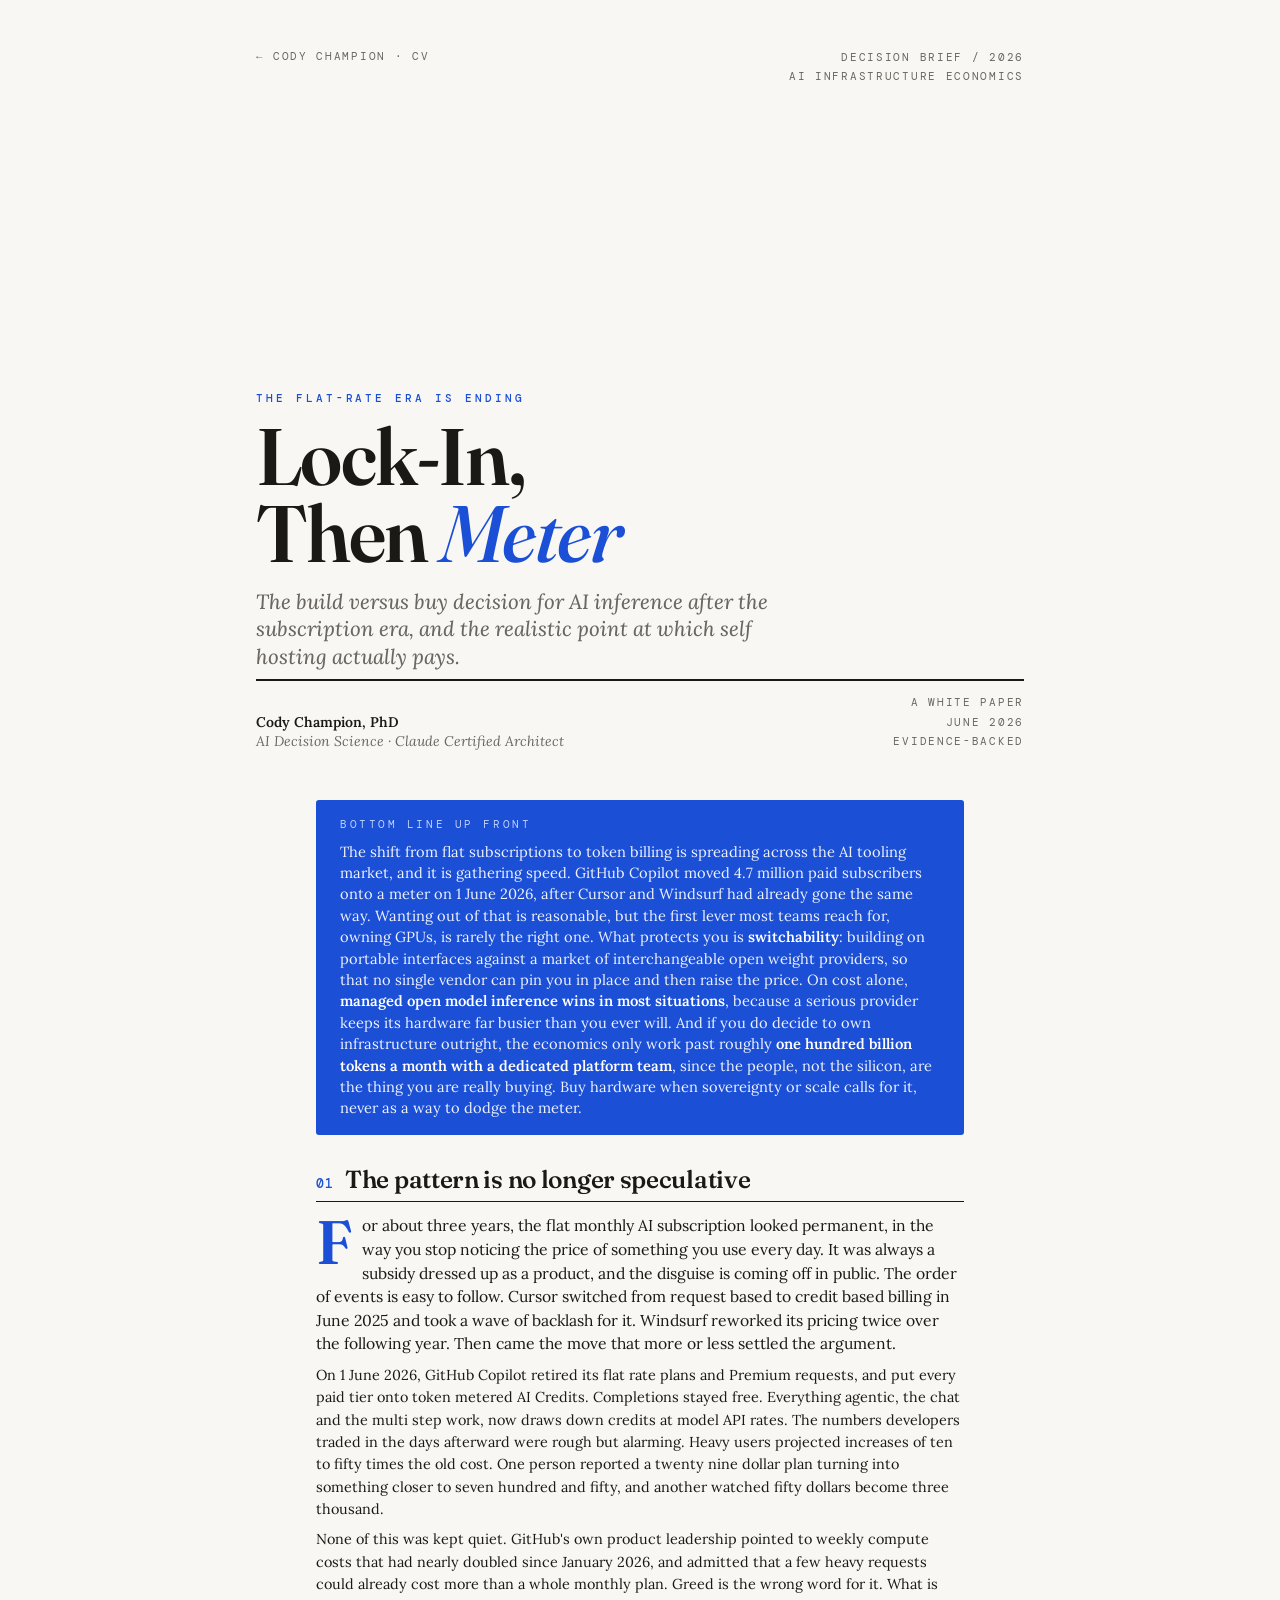
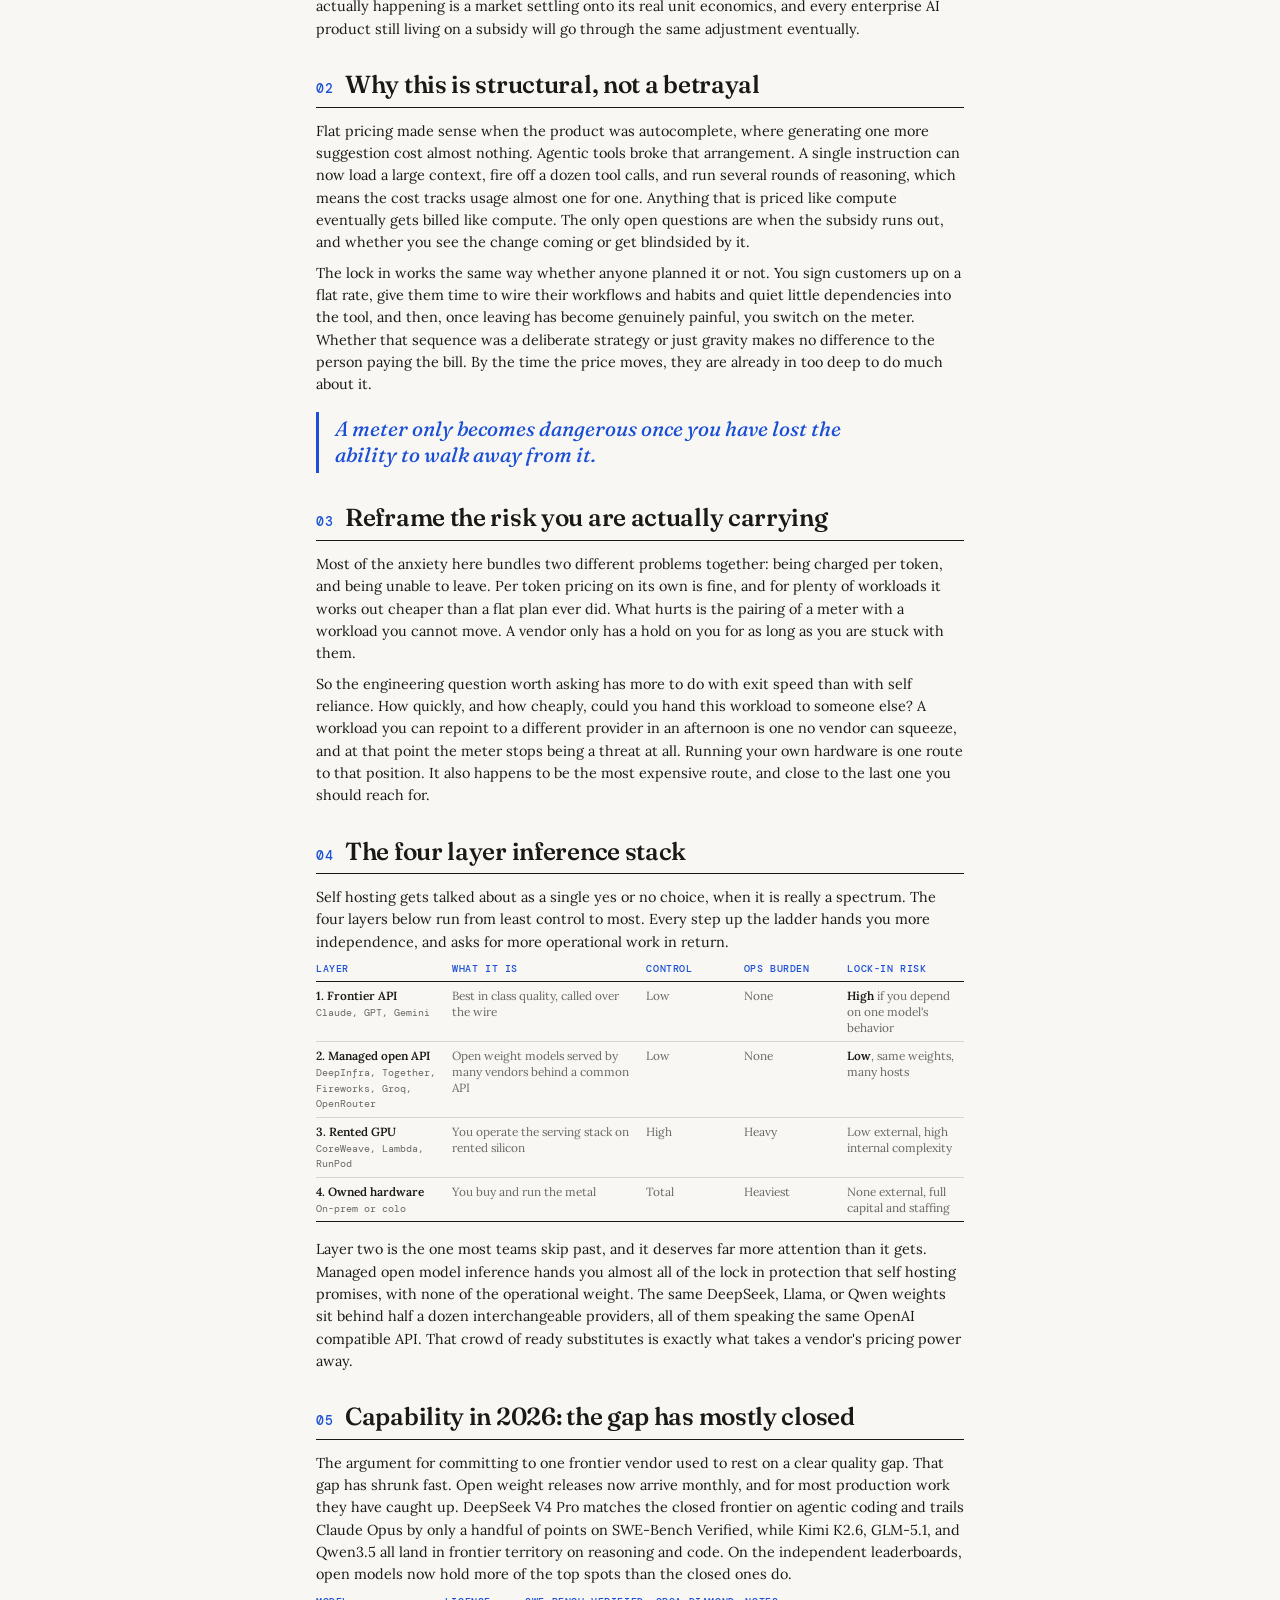
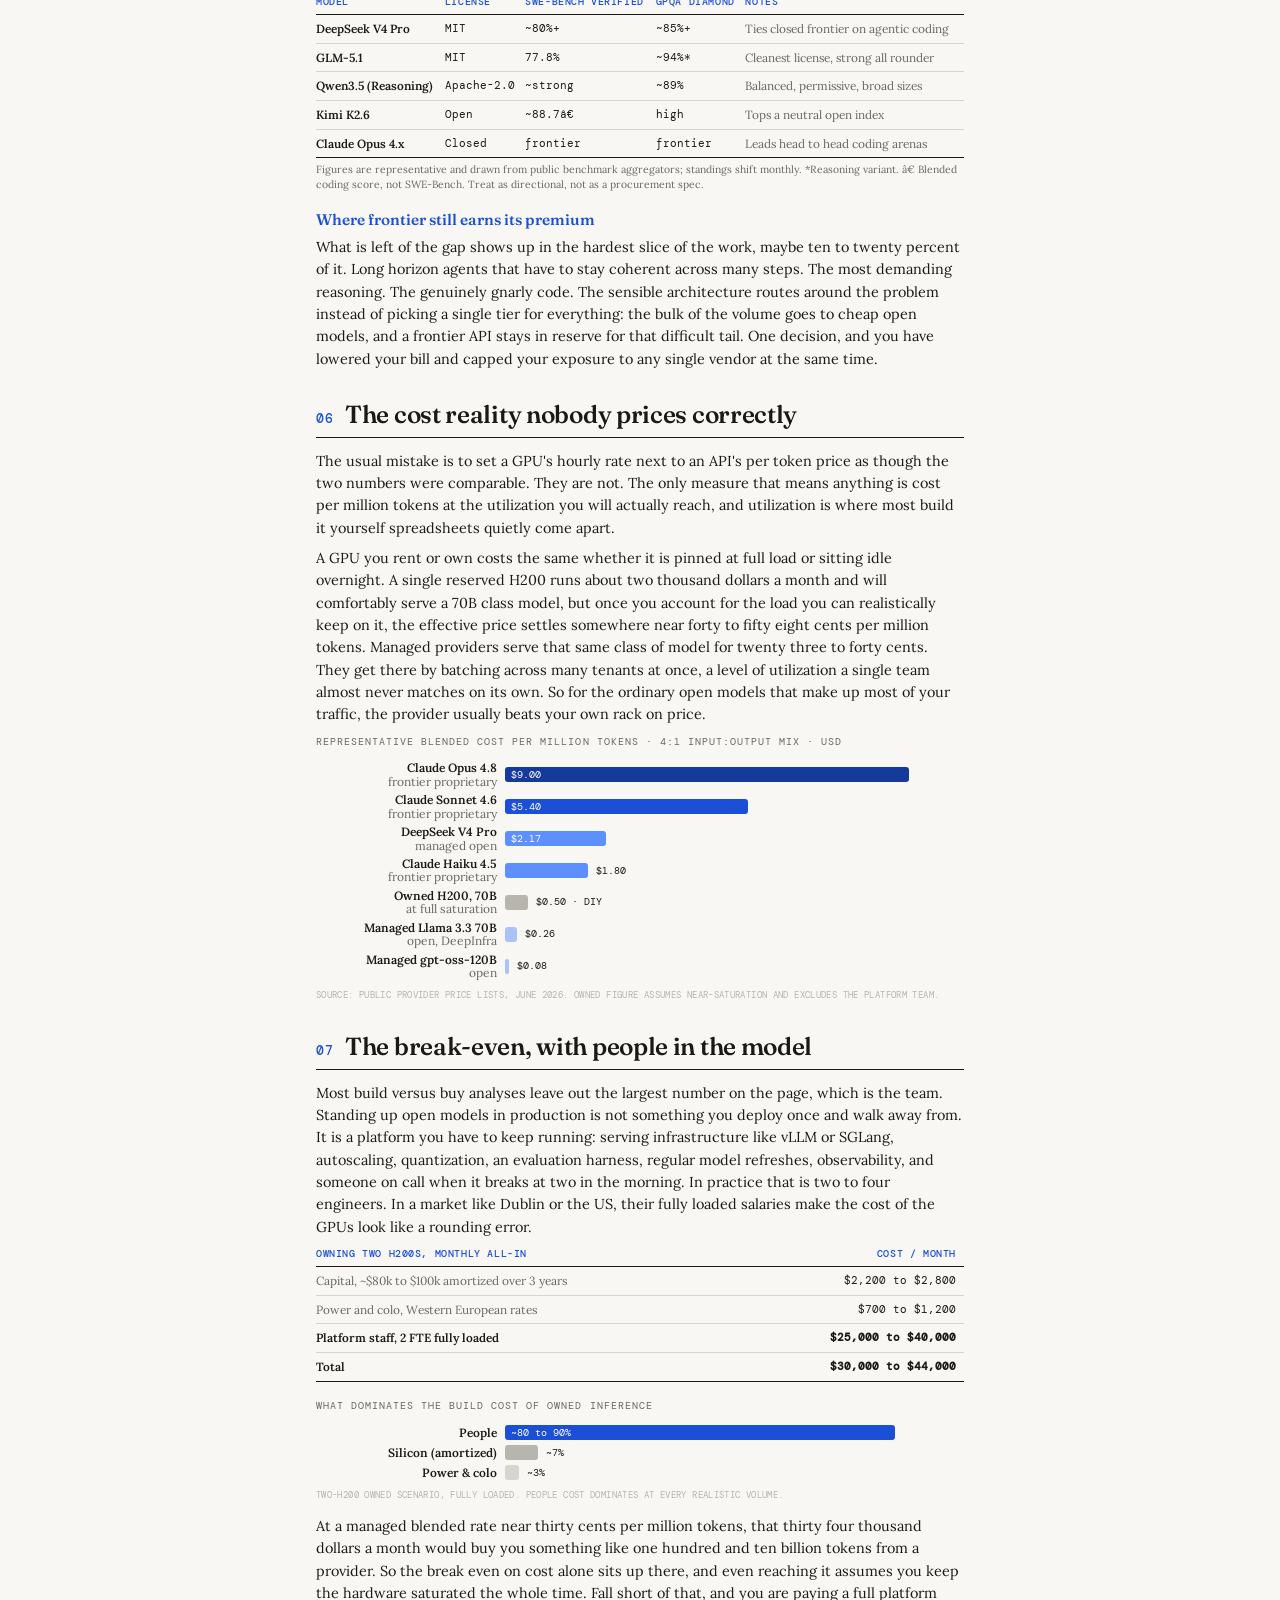
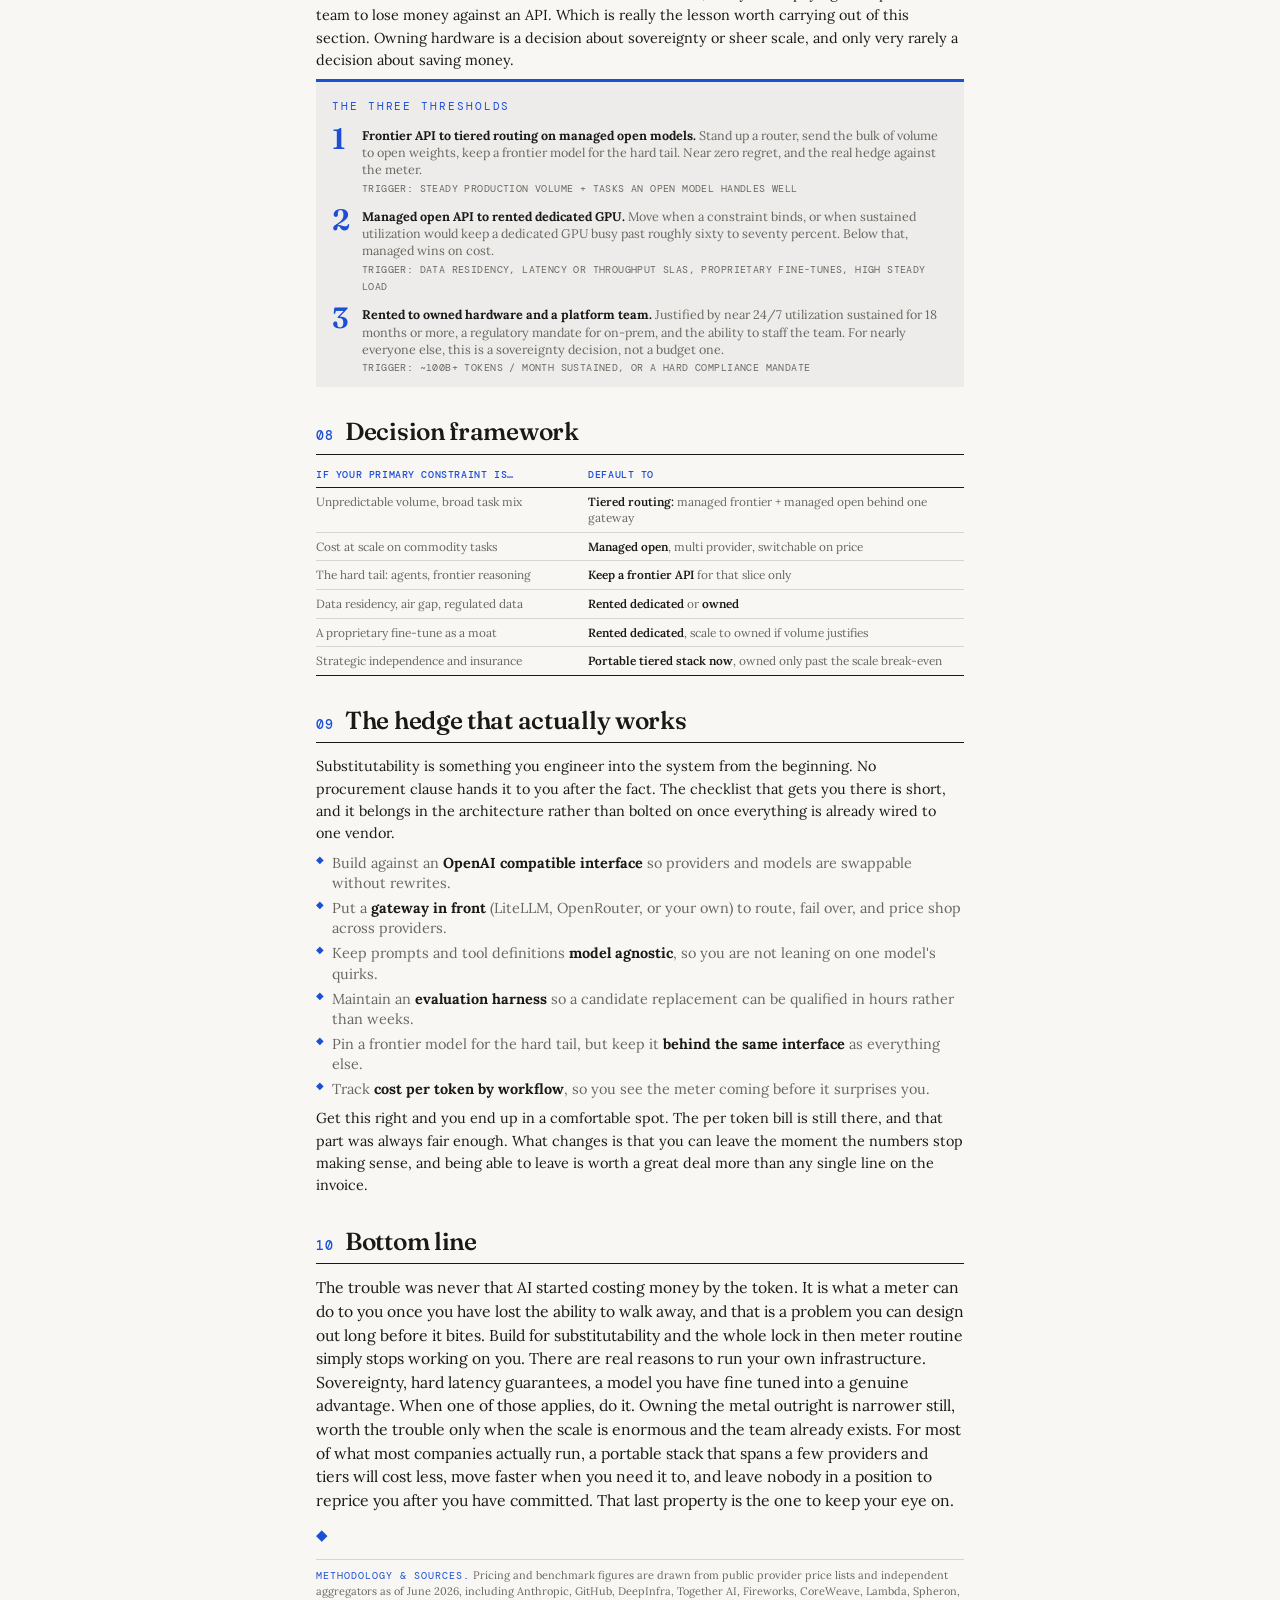
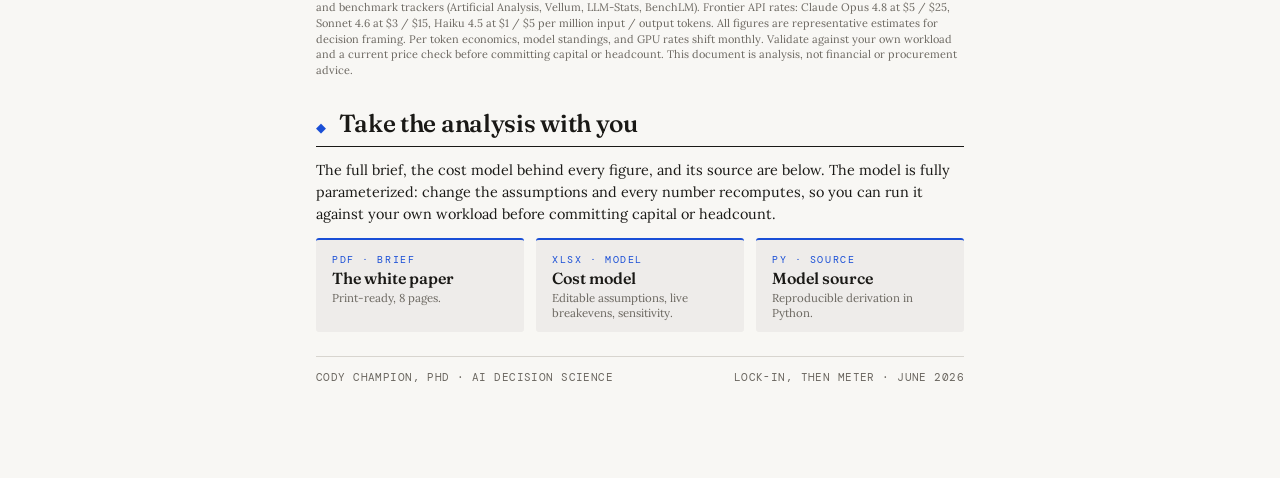
==== lock-in-then-meter/index.html @ 97ab6697 "feat(cv): add Lock-In-Then-Meter brief + reframe NSF to architect-level Add the 'Lock-In, Then Meter" ====
﻿<!DOCTYPE html><html lang="en" data-mode="signal"><head><meta charset="utf-8">
<title>Lock-In, Then Meter &middot; Cody Champion</title>
<meta name="viewport" content="width=device-width, initial-scale=1"><meta name="author" content="Cody Champion"><meta name="description" content="Build versus buy for AI inference after the flat-rate era: where self hosting actually pays. A decision brief by Cody Champion."><meta property="og:title" content="Lock-In, Then Meter"><meta property="og:description" content="The build versus buy decision for AI inference after the subscription era, and the realistic point at which self hosting actually pays."><meta property="og:type" content="article"><meta property="og:url" content="https://codychampion.bitsandbeakers.com/lock-in-then-meter/"><link rel="icon" type="image/png" href="[data-uri]">
<link rel="preconnect" href="https://fonts.googleapis.com">
<link rel="preconnect" href="https://fonts.gstatic.com" crossorigin>
<link href="https://fonts.googleapis.com/css2?family=Fraunces:ital,opsz,wght@0,9..144,400..600;1,9..144,400..600&family=Lora:ital,wght@0,400..600;1,400..600&family=DM+Mono:wght@400;500&display=swap" rel="stylesheet">

<style>
:root{
  --t-xs:10px;--t-sm:12px;--t-base:16px;--t-md:20px;--t-lg:25px;--t-xl:31px;--t-2xl:39px;--t-3xl:49px;--t-4xl:64px;
  --s-1:4px;--s-2:8px;--s-3:12px;--s-4:16px;--s-6:24px;--s-8:32px;--s-12:48px;--s-16:64px;--s-24:96px;
  --r-sm:3px;--r-md:6px;
  --c-bg:#f8f7f4;--c-bg-subtle:#eeecea;--c-bg-raised:#ffffff;
  --c-border:#d8d5cf;--c-border-strong:#9c9890;
  --c-text:#1a1916;--c-text-subtle:#6b6760;--c-text-disabled:#b8b4ae;
  --c-accent:#1a4fd6;--c-accent-subtle:#eef2fc;--c-accent-text:#ffffff;
  --c-success:#1a7f4b;--c-warning:#a15f00;--c-danger:#c8342e;
  --font-display:'Fraunces',Georgia,'Times New Roman',serif;
  --font-body:'Lora',Georgia,serif;
  --font-mono:'DM Mono',ui-monospace,'SF Mono',monospace;
  --lh-body:1.55;--lh-display:1.05;
  /* cost ramp: single-hue by magnitude (Tufte). neutral marks the DIY category. */
  --ramp-1:#16399c;--ramp-2:#1a4fd6;--ramp-3:#5d8fff;--ramp-4:#aac2f5;--ramp-n:#b8b4ae;
}
*,*::before,*::after{box-sizing:border-box;}
.mono{font-family:var(--font-mono);}
.disp{font-family:var(--font-display);}

body{margin:0;background:var(--c-bg);color:var(--c-text);
  font-family:var(--font-body);font-size:10.8pt;line-height:var(--lh-body);
  font-feature-settings:"kern","liga","calt","onum";
  -webkit-font-smoothing:antialiased;-moz-osx-font-smoothing:grayscale;}

/* crest as recolorable mask (per system) */
.crest{display:inline-block;background-color:var(--c-accent);
  -webkit-mask:url('[data-uri]') center/contain no-repeat; mask:url('[data-uri]') center/contain no-repeat;}
.crest--ink{background-color:var(--c-text);}
.crest--paper{background-color:var(--c-bg);}

/* eyebrow / mode-chip register */
.eyebrow{font-family:var(--font-mono);font-size:8.5pt;letter-spacing:.26em;
  text-transform:uppercase;color:var(--c-accent);font-weight:500;}
.kv{font-family:var(--font-mono);font-size:8pt;letter-spacing:.16em;
  text-transform:uppercase;color:var(--c-text-subtle);}

/* ===== COVER ===== */
.cover{position:relative;background:var(--c-bg);display:flex;flex-direction:column;overflow:hidden;}
.cover-top{display:flex;justify-content:space-between;align-items:flex-start;position:relative;z-index:2;}
.cover-top .crest{width:34px;height:39px;}
.cover-spine{position:absolute;top:0;right:0;height:100%;display:flex;align-items:center;
  justify-content:center;writing-mode:vertical-rl;text-orientation:mixed;
  font-family:var(--font-mono);font-size:7.6pt;letter-spacing:.42em;text-transform:uppercase;
  color:var(--c-text-disabled);padding:0;}
.cover-mid{margin-top:auto;position:relative;z-index:2;}
.cover h1{font-family:var(--font-display);font-weight:600;font-size:60pt;line-height:.96;
  letter-spacing:-.02em;margin:10px 0 0 0;color:var(--c-text);max-width:16ch;}
.cover h1 em{font-style:italic;font-weight:500;color:var(--c-accent);}
.cover .sub{font-family:var(--font-body);font-style:italic;font-weight:450;font-size:15.5pt;
  line-height:1.34;color:var(--c-text-subtle);max-width:46ch;margin-top:var(--s-4);}
.cover-foot{position:relative;z-index:2;display:flex;justify-content:space-between;align-items:flex-end;
  border-top:2px solid var(--c-text);padding-top:var(--s-3);}
.wordmark{font-family:var(--font-display);font-weight:600;letter-spacing:.05em;font-size:15pt;color:var(--c-text);}
.byline{margin-top:var(--s-2);font-size:10.5pt;line-height:1.4;}
.byline strong{font-weight:600;}
.byline .sm{color:var(--c-text-subtle);font-style:italic;}
.cover-tag{text-align:right;line-height:1.85;}

/* ===== FLOW ===== */
.sheet{background:var(--c-bg);}
section{margin-bottom:var(--s-3);}
.sec-head{display:grid;grid-template-columns:auto 1fr;align-items:baseline;gap:var(--s-3);
  margin:var(--s-8) 0 var(--s-3) 0;border-bottom:1.5px solid var(--c-text);padding-bottom:var(--s-2);break-after:avoid;}
.sec-num{font-family:var(--font-mono);font-size:9.5pt;font-weight:500;color:var(--c-accent);letter-spacing:.04em;}
.sec-head h2{font-family:var(--font-display);font-weight:560;font-size:18.5pt;line-height:1.04;
  letter-spacing:-.012em;margin:0;color:var(--c-text);}
h3{font-family:var(--font-display);font-weight:560;font-size:11.5pt;margin:var(--s-4) 0 var(--s-1) 0;color:var(--c-accent);}
p{margin:0 0 var(--s-2) 0;}
p.lead{font-size:11.8pt;line-height:1.5;color:var(--c-text);}
strong{font-weight:600;color:var(--c-text);}
em{font-style:italic;}
.drop::first-letter{font-family:var(--font-display);font-weight:600;float:left;font-size:46pt;
  line-height:.74;padding:6px 10px 0 0;color:var(--c-accent);}

/* BLUF â€” the one striking element on the page: a solid signal-blue field */
.bluf{background:var(--c-accent);color:var(--c-accent-text);padding:var(--s-4) var(--s-6) var(--s-4) var(--s-6);
  border-radius:var(--r-sm);margin:0 0 var(--s-2) 0;}
.bluf .tag{display:flex;align-items:center;gap:var(--s-2);font-family:var(--font-mono);font-size:8pt;
  letter-spacing:.24em;text-transform:uppercase;color:#bcd0ff;margin-bottom:var(--s-2);}
.bluf .tag .crest{width:13px;height:15px;background-color:#bcd0ff;}
.bluf p{font-family:var(--font-body);font-size:11pt;line-height:1.46;margin:0;color:#eef2fc;max-width:none;}
.bluf strong{color:#fff;font-weight:600;}

/* tables â€” hairlines, data-ink, no card chrome */
.tbl-wrap{margin:var(--s-2) 0 var(--s-4) 0;}
table{width:100%;border-collapse:collapse;font-size:8.9pt;break-inside:avoid;}
th{font-family:var(--font-mono);font-size:7.4pt;letter-spacing:.06em;text-transform:uppercase;
  text-align:left;color:var(--c-accent);border-bottom:1.5px solid var(--c-text);padding:0 var(--s-2) 5px 0;vertical-align:bottom;font-weight:500;}
td{padding:6px var(--s-2) 6px 0;border-bottom:1px solid var(--c-border);vertical-align:top;line-height:1.32;color:var(--c-text-subtle);}
td strong{color:var(--c-text);}
td.num{font-family:var(--font-mono);font-size:8.4pt;white-space:nowrap;color:var(--c-text);}
tr:last-child td{border-bottom:1.5px solid var(--c-text);}
.tw{table-layout:fixed;}
.subnote{font-size:7.8pt;color:var(--c-text-subtle);margin-top:5px;line-height:1.4;max-width:none;}

/* viz â€” editorial, single-hue ramp, direct value labels, source line subtle */
.viz{margin:var(--s-2) 0 var(--s-3) 0;break-inside:avoid;}
.viz-title{font-family:var(--font-mono);font-size:7.6pt;letter-spacing:.1em;text-transform:uppercase;
  color:var(--c-text-subtle);margin-bottom:var(--s-3);}
.bar-row{display:grid;grid-template-columns:48mm 1fr;align-items:center;gap:var(--s-2);margin-bottom:5px;}
.bar-lab{font-size:9pt;color:var(--c-text-subtle);text-align:right;line-height:1.12;}
.bar-lab b{color:var(--c-text);font-weight:600;}
.bar-track{display:flex;align-items:center;gap:var(--s-2);height:15px;}
.bar{height:15px;border-radius:var(--r-sm);display:flex;align-items:center;flex:0 0 auto;}
.bar .inlbl{font-family:var(--font-mono);font-size:7.6pt;color:#fff;padding-left:6px;white-space:nowrap;}
.barval{font-family:var(--font-mono);font-size:7.6pt;color:var(--c-text);white-space:nowrap;flex:0 0 auto;}
.src{font-family:var(--font-mono);font-size:7pt;letter-spacing:.04em;color:var(--c-text-disabled);margin-top:var(--s-2);text-transform:uppercase;}

/* three thresholds â€” bg-subtle field + top accent rule, no box chrome */
.frame{background:var(--c-bg-subtle);border-top:3px solid var(--c-accent);padding:var(--s-4) var(--s-4) var(--s-3) var(--s-4);
  margin:var(--s-2) 0 var(--s-3) 0;break-inside:avoid;}
.frame .ft{font-family:var(--font-mono);font-size:8pt;letter-spacing:.18em;text-transform:uppercase;
  color:var(--c-accent);margin-bottom:var(--s-3);}
.thresh{display:grid;grid-template-columns:auto 1fr;gap:var(--s-3) var(--s-3);align-items:start;}
.thresh .tn{font-family:var(--font-display);font-weight:600;font-size:22pt;color:var(--c-accent);line-height:.8;}
.thresh .td2{font-size:9.4pt;line-height:1.38;color:var(--c-text-subtle);max-width:none;}
.thresh .td2 b{color:var(--c-text);}
.thresh .trig{font-family:var(--font-mono);font-size:7.6pt;color:var(--c-text-subtle);
  text-transform:uppercase;letter-spacing:.04em;}

.pull{font-family:var(--font-display);font-style:italic;font-weight:450;font-size:15.5pt;
  line-height:1.3;color:var(--c-accent);border-left:3px solid var(--c-accent);
  padding:var(--s-1) 0 var(--s-1) var(--s-4);margin:var(--s-4) 0;break-inside:avoid;max-width:42ch;}

ul.tight{margin:var(--s-1) 0 var(--s-2) 0;padding-left:0;list-style:none;}
ul.tight li{position:relative;padding-left:var(--s-4);margin-bottom:5px;line-height:1.4;color:var(--c-text-subtle);}
ul.tight li::before{content:"\25C6";position:absolute;left:0;top:0;color:var(--c-accent);font-size:7.5pt;}
ul.tight li b{color:var(--c-text);}

.endmark{font-size:11pt;color:var(--c-accent);margin-top:var(--s-3);}
.note{font-size:8.2pt;line-height:1.45;color:var(--c-text-subtle);border-top:1px solid var(--c-border);
  padding-top:var(--s-2);margin-top:var(--s-3);max-width:none;}
.note .lbl{font-family:var(--font-mono);font-size:7.4pt;letter-spacing:.1em;color:var(--c-accent);text-transform:uppercase;}
.avoid{break-inside:avoid;}
.downloads{display:grid;grid-template-columns:repeat(3,1fr);gap:var(--s-3);margin-top:var(--s-3);}
.dl{display:flex;flex-direction:column;gap:3px;padding:var(--s-3) var(--s-4);background:var(--c-bg-subtle);
  border-top:2px solid var(--c-accent);border-radius:var(--r-sm);text-decoration:none;color:var(--c-text);
  transition:background .15s ease,transform .15s ease;}
.dl:hover{background:#e7e3db;transform:translateY(-1px);}
.dl-k{font-family:var(--font-mono);font-size:7.4pt;letter-spacing:.16em;text-transform:uppercase;color:var(--c-accent);}
.dl-t{font-family:var(--font-display);font-weight:560;font-size:12pt;line-height:1.1;color:var(--c-text);}
.dl-d{font-size:8.6pt;color:var(--c-text-subtle);line-height:1.3;}
.sitefoot{display:flex;justify-content:space-between;align-items:center;flex-wrap:wrap;gap:8px;
  border-top:1px solid var(--c-border);margin-top:var(--s-6);padding-top:var(--s-3);
  font-family:var(--font-mono);font-size:8pt;letter-spacing:.04em;color:var(--c-text-subtle);text-transform:uppercase;}
.sitefoot a{color:var(--c-accent);text-decoration:none;}
@media (prefers-reduced-motion:reduce){*{animation:none!important;transition:none!important;}}

html{scroll-behavior:smooth;}
body{padding:0;}
.cover{max-width:880px;margin:0 auto;min-height:88vh;padding:48px 56px 40px 56px;}
.cover-spine{display:none;}
.sheet{max-width:760px;margin:0 auto;padding:8px 56px 80px 56px;}
.frame, .bluf{max-width:none;}
img,svg{max-width:100%;}
@media (max-width:720px){
  .cover{padding:40px 32px 32px 32px;min-height:0;}
  .cover h1{font-size:46pt;}
  .cover .sub{font-size:14pt;}
  .sheet{padding:8px 32px 64px 32px;}
  .sec-head h2{font-size:16.5pt;}
  .tbl-wrap{overflow-x:auto;-webkit-overflow-scrolling:touch;}
  table{min-width:560px;}
}
@media (max-width:480px){
  .cover{padding:32px 20px 24px 20px;}
  .cover h1{font-size:36pt;max-width:none;}
  .cover .sub{font-size:12.5pt;}
  .cover-foot{flex-direction:column;align-items:flex-start;gap:14px;}
  .cover-tag{text-align:left;}
  .sheet{padding:8px 20px 56px 20px;}
  .bluf{padding:20px 20px;}
  .bar-row{grid-template-columns:1fr;gap:3px;margin-bottom:12px;}
  .bar-lab{text-align:left;}
  .drop::first-letter{font-size:40pt;}
  .downloads{grid-template-columns:1fr;}
}
@media (max-width:360px){
  .cover{padding:24px 14px 20px 14px;}
  .sheet{padding:8px 14px 48px 14px;}
  .cover h1{font-size:31pt;}
}
</style></head>
<body>
<div class="cover">
  <div class="cover-spine">Champion &middot; Decision Brief &middot; MMXXVI</div>
  <div class="cover-top">
    <a href="https://codychampion.bitsandbeakers.com/" class="kv" style="text-decoration:none;">&#x2190; Cody Champion &middot; CV</a>
    <div class="kv" style="text-align:right;line-height:1.8">Decision Brief / 2026<br>AI Infrastructure Economics</div>
  </div>
  <div class="cover-mid">
    <span class="eyebrow">The flat-rate era is ending</span>
    <h1>Lock-In,<br>Then <em>Meter</em></h1>
    <p class="sub">The build versus buy decision for AI inference after the subscription era, and the realistic point at which self hosting actually pays.</p>
  </div>
  <div class="cover-foot">
    <div>
      <div class="byline" style="margin-top:0"><strong>Cody Champion, PhD</strong><br><span class="sm">AI Decision Science &middot; Claude Certified Architect</span></div>
    </div>
    <div class="cover-tag kv">A white paper<br>June 2026<br>Evidence-backed</div>
  </div>
</div>

<div class="sheet">

  <div class="bluf">
    <span class="tag">Bottom Line Up Front</span>
    <p>The shift from flat subscriptions to token billing is spreading across the AI tooling market, and it is gathering speed. GitHub Copilot moved 4.7 million paid subscribers onto a meter on 1 June 2026, after Cursor and Windsurf had already gone the same way. Wanting out of that is reasonable, but the first lever most teams reach for, owning GPUs, is rarely the right one. What protects you is <strong>switchability</strong>: building on portable interfaces against a market of interchangeable open weight providers, so that no single vendor can pin you in place and then raise the price. On cost alone, <strong>managed open model inference wins in most situations</strong>, because a serious provider keeps its hardware far busier than you ever will. And if you do decide to own infrastructure outright, the economics only work past roughly <strong>one hundred billion tokens a month with a dedicated platform team</strong>, since the people, not the silicon, are the thing you are really buying. Buy hardware when sovereignty or scale calls for it, never as a way to dodge the meter.</p>
  </div>

  <section>
    <div class="sec-head"><span class="sec-num">01</span><h2>The pattern is no longer speculative</h2></div>
    <p class="lead drop">For about three years, the flat monthly AI subscription looked permanent, in the way you stop noticing the price of something you use every day. It was always a subsidy dressed up as a product, and the disguise is coming off in public. The order of events is easy to follow. Cursor switched from request based to credit based billing in June 2025 and took a wave of backlash for it. Windsurf reworked its pricing twice over the following year. Then came the move that more or less settled the argument.</p>
    <p>On 1 June 2026, GitHub Copilot retired its flat rate plans and Premium requests, and put every paid tier onto token metered AI Credits. Completions stayed free. Everything agentic, the chat and the multi step work, now draws down credits at model API rates. The numbers developers traded in the days afterward were rough but alarming. Heavy users projected increases of ten to fifty times the old cost. One person reported a twenty nine dollar plan turning into something closer to seven hundred and fifty, and another watched fifty dollars become three thousand.</p>
    <p>None of this was kept quiet. GitHub's own product leadership pointed to weekly compute costs that had nearly doubled since January 2026, and admitted that a few heavy requests could already cost more than a whole monthly plan. Greed is the wrong word for it. What is actually happening is a market settling onto its real unit economics, and every enterprise AI product still living on a subsidy will go through the same adjustment eventually.</p>
  </section>

  <section>
    <div class="sec-head"><span class="sec-num">02</span><h2>Why this is structural, not a betrayal</h2></div>
    <p>Flat pricing made sense when the product was autocomplete, where generating one more suggestion cost almost nothing. Agentic tools broke that arrangement. A single instruction can now load a large context, fire off a dozen tool calls, and run several rounds of reasoning, which means the cost tracks usage almost one for one. Anything that is priced like compute eventually gets billed like compute. The only open questions are when the subsidy runs out, and whether you see the change coming or get blindsided by it.</p>
    <p>The lock in works the same way whether anyone planned it or not. You sign customers up on a flat rate, give them time to wire their workflows and habits and quiet little dependencies into the tool, and then, once leaving has become genuinely painful, you switch on the meter. Whether that sequence was a deliberate strategy or just gravity makes no difference to the person paying the bill. By the time the price moves, they are already in too deep to do much about it.</p>
    <div class="pull">A meter only becomes dangerous once you have lost the ability to walk away from it.</div>
  </section>

  <section>
    <div class="sec-head"><span class="sec-num">03</span><h2>Reframe the risk you are actually carrying</h2></div>
    <p>Most of the anxiety here bundles two different problems together: being charged per token, and being unable to leave. Per token pricing on its own is fine, and for plenty of workloads it works out cheaper than a flat plan ever did. What hurts is the pairing of a meter with a workload you cannot move. A vendor only has a hold on you for as long as you are stuck with them.</p>
    <p>So the engineering question worth asking has more to do with exit speed than with self reliance. How quickly, and how cheaply, could you hand this workload to someone else? A workload you can repoint to a different provider in an afternoon is one no vendor can squeeze, and at that point the meter stops being a threat at all. Running your own hardware is one route to that position. It also happens to be the most expensive route, and close to the last one you should reach for.</p>
  </section>

  <section>
    <div class="sec-head"><span class="sec-num">04</span><h2>The four layer inference stack</h2></div>
    <p>Self hosting gets talked about as a single yes or no choice, when it is really a spectrum. The four layers below run from least control to most. Every step up the ladder hands you more independence, and asks for more operational work in return.</p>
    <div class="tbl-wrap"><table class="tw">
      <colgroup><col style="width:21%"><col style="width:30%"><col style="width:15%"><col style="width:16%"><col style="width:18%"></colgroup>
      <thead><tr><th>Layer</th><th>What it is</th><th>Control</th><th>Ops burden</th><th>Lock-in risk</th></tr></thead>
      <tbody>
        <tr><td><strong>1. Frontier API</strong><br><span class="mono" style="font-size:7.2pt;color:var(--c-text-subtle)">Claude, GPT, Gemini</span></td><td>Best in class quality, called over the wire</td><td>Low</td><td>None</td><td><strong>High</strong> if you depend on one model's behavior</td></tr>
        <tr><td><strong>2. Managed open API</strong><br><span class="mono" style="font-size:7.2pt;color:var(--c-text-subtle)">DeepInfra, Together, Fireworks, Groq, OpenRouter</span></td><td>Open weight models served by many vendors behind a common API</td><td>Low</td><td>None</td><td><strong>Low</strong>, same weights, many hosts</td></tr>
        <tr><td><strong>3. Rented GPU</strong><br><span class="mono" style="font-size:7.2pt;color:var(--c-text-subtle)">CoreWeave, Lambda, RunPod</span></td><td>You operate the serving stack on rented silicon</td><td>High</td><td>Heavy</td><td>Low external, high internal complexity</td></tr>
        <tr><td><strong>4. Owned hardware</strong><br><span class="mono" style="font-size:7.2pt;color:var(--c-text-subtle)">On-prem or colo</span></td><td>You buy and run the metal</td><td>Total</td><td>Heaviest</td><td>None external, full capital and staffing</td></tr>
      </tbody>
    </table></div>
    <p>Layer two is the one most teams skip past, and it deserves far more attention than it gets. Managed open model inference hands you almost all of the lock in protection that self hosting promises, with none of the operational weight. The same DeepSeek, Llama, or Qwen weights sit behind half a dozen interchangeable providers, all of them speaking the same OpenAI compatible API. That crowd of ready substitutes is exactly what takes a vendor's pricing power away.</p>
  </section>

  <section>
    <div class="sec-head"><span class="sec-num">05</span><h2>Capability in 2026: the gap has mostly closed</h2></div>
    <p>The argument for committing to one frontier vendor used to rest on a clear quality gap. That gap has shrunk fast. Open weight releases now arrive monthly, and for most production work they have caught up. DeepSeek V4 Pro matches the closed frontier on agentic coding and trails Claude Opus by only a handful of points on SWE-Bench Verified, while Kimi K2.6, GLM-5.1, and Qwen3.5 all land in frontier territory on reasoning and code. On the independent leaderboards, open models now hold more of the top spots than the closed ones do.</p>
    <div class="tbl-wrap"><table>
      <thead><tr><th>Model</th><th>License</th><th>SWE-Bench Verified</th><th>GPQA Diamond</th><th>Notes</th></tr></thead>
      <tbody>
        <tr><td><strong>DeepSeek V4 Pro</strong></td><td class="num">MIT</td><td class="num">~80%+</td><td class="num">~85%+</td><td>Ties closed frontier on agentic coding</td></tr>
        <tr><td><strong>GLM-5.1</strong></td><td class="num">MIT</td><td class="num">77.8%</td><td class="num">~94%*</td><td>Cleanest license, strong all rounder</td></tr>
        <tr><td><strong>Qwen3.5 (Reasoning)</strong></td><td class="num">Apache-2.0</td><td class="num">~strong</td><td class="num">~89%</td><td>Balanced, permissive, broad sizes</td></tr>
        <tr><td><strong>Kimi K2.6</strong></td><td class="num">Open</td><td class="num">~88.7â€ </td><td class="num">high</td><td>Tops a neutral open index</td></tr>
        <tr><td style="color:var(--c-accent)"><strong>Claude Opus 4.x</strong></td><td class="num">Closed</td><td class="num">frontier</td><td class="num">frontier</td><td>Leads head to head coding arenas</td></tr>
      </tbody>
    </table>
    <p class="subnote">Figures are representative and drawn from public benchmark aggregators; standings shift monthly. *Reasoning variant. â€ Blended coding score, not SWE-Bench. Treat as directional, not as a procurement spec.</p></div>
    <h3>Where frontier still earns its premium</h3>
    <p>What is left of the gap shows up in the hardest slice of the work, maybe ten to twenty percent of it. Long horizon agents that have to stay coherent across many steps. The most demanding reasoning. The genuinely gnarly code. The sensible architecture routes around the problem instead of picking a single tier for everything: the bulk of the volume goes to cheap open models, and a frontier API stays in reserve for that difficult tail. One decision, and you have lowered your bill and capped your exposure to any single vendor at the same time.</p>
  </section>

  <section>
    <div class="sec-head"><span class="sec-num">06</span><h2>The cost reality nobody prices correctly</h2></div>
    <p>The usual mistake is to set a GPU's hourly rate next to an API's per token price as though the two numbers were comparable. They are not. The only measure that means anything is cost per million tokens at the utilization you will actually reach, and utilization is where most build it yourself spreadsheets quietly come apart.</p>
    <p>A GPU you rent or own costs the same whether it is pinned at full load or sitting idle overnight. A single reserved H200 runs about two thousand dollars a month and will comfortably serve a 70B class model, but once you account for the load you can realistically keep on it, the effective price settles somewhere near forty to fifty eight cents per million tokens. Managed providers serve that same class of model for twenty three to forty cents. They get there by batching across many tenants at once, a level of utilization a single team almost never matches on its own. So for the ordinary open models that make up most of your traffic, the provider usually beats your own rack on price.</p>

    <div class="viz avoid">
      <div class="viz-title">Representative blended cost per million tokens &middot; 4:1 input:output mix &middot; USD</div>
      <div class="bar-row"><div class="bar-lab"><b>Claude Opus 4.8</b><br>frontier proprietary</div><div class="bar-track"><div class="bar" style="width:88%;background:var(--ramp-1)"><span class="inlbl">$9.00</span></div></div></div>
      <div class="bar-row"><div class="bar-lab"><b>Claude Sonnet 4.6</b><br>frontier proprietary</div><div class="bar-track"><div class="bar" style="width:53%;background:var(--ramp-2)"><span class="inlbl">$5.40</span></div></div></div>
      <div class="bar-row"><div class="bar-lab"><b>DeepSeek V4 Pro</b><br>managed open</div><div class="bar-track"><div class="bar" style="width:22%;background:var(--ramp-3)"><span class="inlbl">$2.17</span></div></div></div>
      <div class="bar-row"><div class="bar-lab"><b>Claude Haiku 4.5</b><br>frontier proprietary</div><div class="bar-track"><div class="bar" style="width:18%;background:var(--ramp-3)"></div><span class="barval">$1.80</span></div></div>
      <div class="bar-row"><div class="bar-lab"><b>Owned H200, 70B</b><br>at full saturation</div><div class="bar-track"><div class="bar" style="width:5%;background:var(--ramp-n)"></div><span class="barval">$0.50 &middot; DIY</span></div></div>
      <div class="bar-row"><div class="bar-lab"><b>Managed Llama&nbsp;3.3&nbsp;70B</b><br>open, DeepInfra</div><div class="bar-track"><div class="bar" style="width:2.6%;background:var(--ramp-4)"></div><span class="barval">$0.26</span></div></div>
      <div class="bar-row"><div class="bar-lab"><b>Managed gpt-oss-120B</b><br>open</div><div class="bar-track"><div class="bar" style="width:0.8%;background:var(--ramp-4)"></div><span class="barval">$0.08</span></div></div>
      <div class="src">Source: public provider price lists, June 2026. Owned figure assumes near-saturation and excludes the platform team.</div>
    </div>
  </section>

  <section>
    <div class="sec-head"><span class="sec-num">07</span><h2>The break-even, with people in the model</h2></div>
    <p>Most build versus buy analyses leave out the largest number on the page, which is the team. Standing up open models in production is not something you deploy once and walk away from. It is a platform you have to keep running: serving infrastructure like vLLM or SGLang, autoscaling, quantization, an evaluation harness, regular model refreshes, observability, and someone on call when it breaks at two in the morning. In practice that is two to four engineers. In a market like Dublin or the US, their fully loaded salaries make the cost of the GPUs look like a rounding error.</p>

    <div class="tbl-wrap"><table class="tw">
      <colgroup><col style="width:62%"><col style="width:38%"></colgroup>
      <thead><tr><th>Owning two H200s, monthly all-in</th><th style="text-align:right">Cost / month</th></tr></thead>
      <tbody>
        <tr><td>Capital, ~$80k to $100k amortized over 3 years</td><td class="num" style="text-align:right">$2,200 to $2,800</td></tr>
        <tr><td>Power and colo, Western European rates</td><td class="num" style="text-align:right">$700 to $1,200</td></tr>
        <tr><td><strong>Platform staff, 2 FTE fully loaded</strong></td><td class="num" style="text-align:right"><strong>$25,000 to $40,000</strong></td></tr>
        <tr><td><strong>Total</strong></td><td class="num" style="text-align:right"><strong>$30,000 to $44,000</strong></td></tr>
      </tbody>
    </table></div>

    <div class="viz avoid">
      <div class="viz-title">What dominates the build cost of owned inference</div>
      <div class="bar-row"><div class="bar-lab"><b>People</b></div><div class="bar-track"><div class="bar" style="width:85%;background:var(--ramp-2)"><span class="inlbl">~80 to 90%</span></div></div></div>
      <div class="bar-row"><div class="bar-lab"><b>Silicon (amortized)</b></div><div class="bar-track"><div class="bar" style="width:7%;background:var(--ramp-n)"></div><span class="barval">~7%</span></div></div>
      <div class="bar-row"><div class="bar-lab"><b>Power &amp; colo</b></div><div class="bar-track"><div class="bar" style="width:3%;background:var(--c-border)"></div><span class="barval">~3%</span></div></div>
      <div class="src">Two-H200 owned scenario, fully loaded. People cost dominates at every realistic volume.</div>
    </div>

    <p>At a managed blended rate near thirty cents per million tokens, that thirty four thousand dollars a month would buy you something like one hundred and ten billion tokens from a provider. So the break even on cost alone sits up there, and even reaching it assumes you keep the hardware saturated the whole time. Fall short of that, and you are paying a full platform team to lose money against an API. Which is really the lesson worth carrying out of this section. Owning hardware is a decision about sovereignty or sheer scale, and only very rarely a decision about saving money.</p>

    <div class="frame avoid">
      <div class="ft">The three thresholds</div>
      <div class="thresh">
        <div class="tn">1</div>
        <div class="td2"><b>Frontier API to tiered routing on managed open models.</b> Stand up a router, send the bulk of volume to open weights, keep a frontier model for the hard tail. Near zero regret, and the real hedge against the meter.<br><span class="trig">Trigger: steady production volume + tasks an open model handles well</span></div>
        <div class="tn">2</div>
        <div class="td2"><b>Managed open API to rented dedicated GPU.</b> Move when a constraint binds, or when sustained utilization would keep a dedicated GPU busy past roughly sixty to seventy percent. Below that, managed wins on cost.<br><span class="trig">Trigger: data residency, latency or throughput SLAs, proprietary fine-tunes, high steady load</span></div>
        <div class="tn">3</div>
        <div class="td2"><b>Rented to owned hardware and a platform team.</b> Justified by near 24/7 utilization sustained for 18 months or more, a regulatory mandate for on-prem, and the ability to staff the team. For nearly everyone else, this is a sovereignty decision, not a budget one.<br><span class="trig">Trigger: ~100B+ tokens / month sustained, or a hard compliance mandate</span></div>
      </div>
    </div>
  </section>

  <section>
    <div class="sec-head"><span class="sec-num">08</span><h2>Decision framework</h2></div>
    <div class="tbl-wrap"><table class="tw">
      <colgroup><col style="width:42%"><col style="width:58%"></colgroup>
      <thead><tr><th>If your primary constraint is&hellip;</th><th>Default to</th></tr></thead>
      <tbody>
        <tr><td>Unpredictable volume, broad task mix</td><td><strong>Tiered routing:</strong> managed frontier + managed open behind one gateway</td></tr>
        <tr><td>Cost at scale on commodity tasks</td><td><strong>Managed open</strong>, multi provider, switchable on price</td></tr>
        <tr><td>The hard tail: agents, frontier reasoning</td><td><strong>Keep a frontier API</strong> for that slice only</td></tr>
        <tr><td>Data residency, air gap, regulated data</td><td><strong>Rented dedicated</strong> or <strong>owned</strong></td></tr>
        <tr><td>A proprietary fine-tune as a moat</td><td><strong>Rented dedicated</strong>, scale to owned if volume justifies</td></tr>
        <tr><td>Strategic independence and insurance</td><td><strong>Portable tiered stack now</strong>, owned only past the scale break-even</td></tr>
      </tbody>
    </table></div>
  </section>

  <section>
    <div class="sec-head"><span class="sec-num">09</span><h2>The hedge that actually works</h2></div>
    <p>Substitutability is something you engineer into the system from the beginning. No procurement clause hands it to you after the fact. The checklist that gets you there is short, and it belongs in the architecture rather than bolted on once everything is already wired to one vendor.</p>
    <ul class="tight">
      <li>Build against an <b>OpenAI compatible interface</b> so providers and models are swappable without rewrites.</li>
      <li>Put a <b>gateway in front</b> (LiteLLM, OpenRouter, or your own) to route, fail over, and price shop across providers.</li>
      <li>Keep prompts and tool definitions <b>model agnostic</b>, so you are not leaning on one model's quirks.</li>
      <li>Maintain an <b>evaluation harness</b> so a candidate replacement can be qualified in hours rather than weeks.</li>
      <li>Pin a frontier model for the hard tail, but keep it <b>behind the same interface</b> as everything else.</li>
      <li>Track <b>cost per token by workflow</b>, so you see the meter coming before it surprises you.</li>
    </ul>
    <p>Get this right and you end up in a comfortable spot. The per token bill is still there, and that part was always fair enough. What changes is that you can leave the moment the numbers stop making sense, and being able to leave is worth a great deal more than any single line on the invoice.</p>
  </section>

  <section class="avoid">
    <div class="sec-head"><span class="sec-num">10</span><h2>Bottom line</h2></div>
    <p class="lead">The trouble was never that AI started costing money by the token. It is what a meter can do to you once you have lost the ability to walk away, and that is a problem you can design out long before it bites. Build for substitutability and the whole lock in then meter routine simply stops working on you. There are real reasons to run your own infrastructure. Sovereignty, hard latency guarantees, a model you have fine tuned into a genuine advantage. When one of those applies, do it. Owning the metal outright is narrower still, worth the trouble only when the scale is enormous and the team already exists. For most of what most companies actually run, a portable stack that spans a few providers and tiers will cost less, move faster when you need it to, and leave nobody in a position to reprice you after you have committed. That last property is the one to keep your eye on.</p>
    <div class="endmark">&#9670;</div>
    <div class="note">
      <span class="lbl">Methodology &amp; sources.</span>
      Pricing and benchmark figures are drawn from public provider price lists and independent aggregators as of June 2026, including Anthropic, GitHub, DeepInfra, Together AI, Fireworks, CoreWeave, Lambda, Spheron, and benchmark trackers (Artificial Analysis, Vellum, LLM-Stats, BenchLM). Frontier API rates: Claude Opus 4.8 at $5 / $25, Sonnet 4.6 at $3 / $15, Haiku 4.5 at $1 / $5 per million input / output tokens. All figures are representative estimates for decision framing. Per token economics, model standings, and GPU rates shift monthly. Validate against your own workload and a current price check before committing capital or headcount. This document is analysis, not financial or procurement advice.
    </div>
  </section>

  <section class="avoid">
    <div class="sec-head"><span class="sec-num">&#9670;</span><h2>Take the analysis with you</h2></div>
    <p>The full brief, the cost model behind every figure, and its source are below. The model is fully parameterized: change the assumptions and every number recomputes, so you can run it against your own workload before committing capital or headcount.</p>
    <div class="downloads">
      <a class="dl" href="./Lock-In-Then-Meter.pdf" download>
        <span class="dl-k">PDF &middot; brief</span>
        <span class="dl-t">The white paper</span>
        <span class="dl-d">Print-ready, 8 pages.</span>
      </a>
      <a class="dl" href="./inference-cost-model.xlsx" download>
        <span class="dl-k">XLSX &middot; model</span>
        <span class="dl-t">Cost model</span>
        <span class="dl-d">Editable assumptions, live breakevens, sensitivity.</span>
      </a>
      <a class="dl" href="./inference_cost_model.py" download>
        <span class="dl-k">PY &middot; source</span>
        <span class="dl-t">Model source</span>
        <span class="dl-d">Reproducible derivation in Python.</span>
      </a>
    </div>
    <div class="sitefoot">
      <span>Cody Champion, PhD &middot; AI Decision Science</span>
      <span>Lock-In, Then Meter &middot; June 2026</span>
    </div>
  </section>

</div>
</body></html>
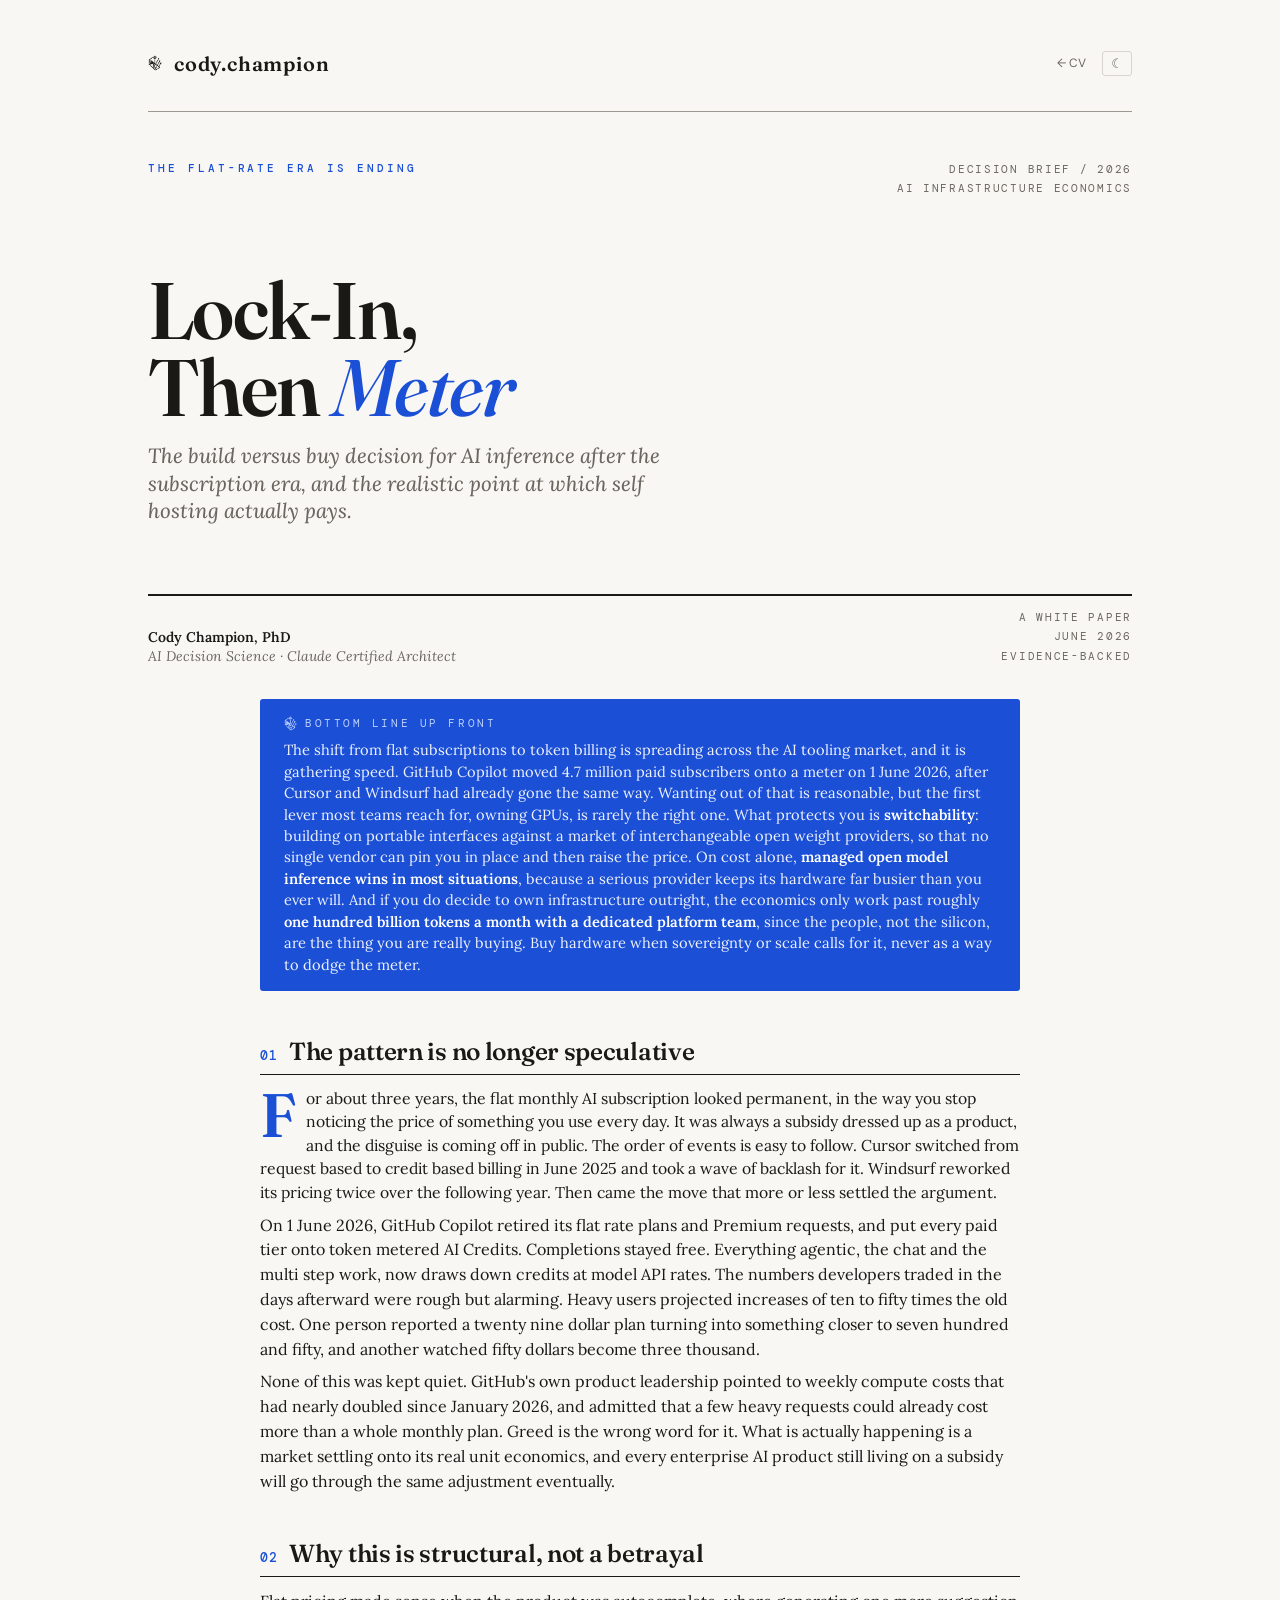
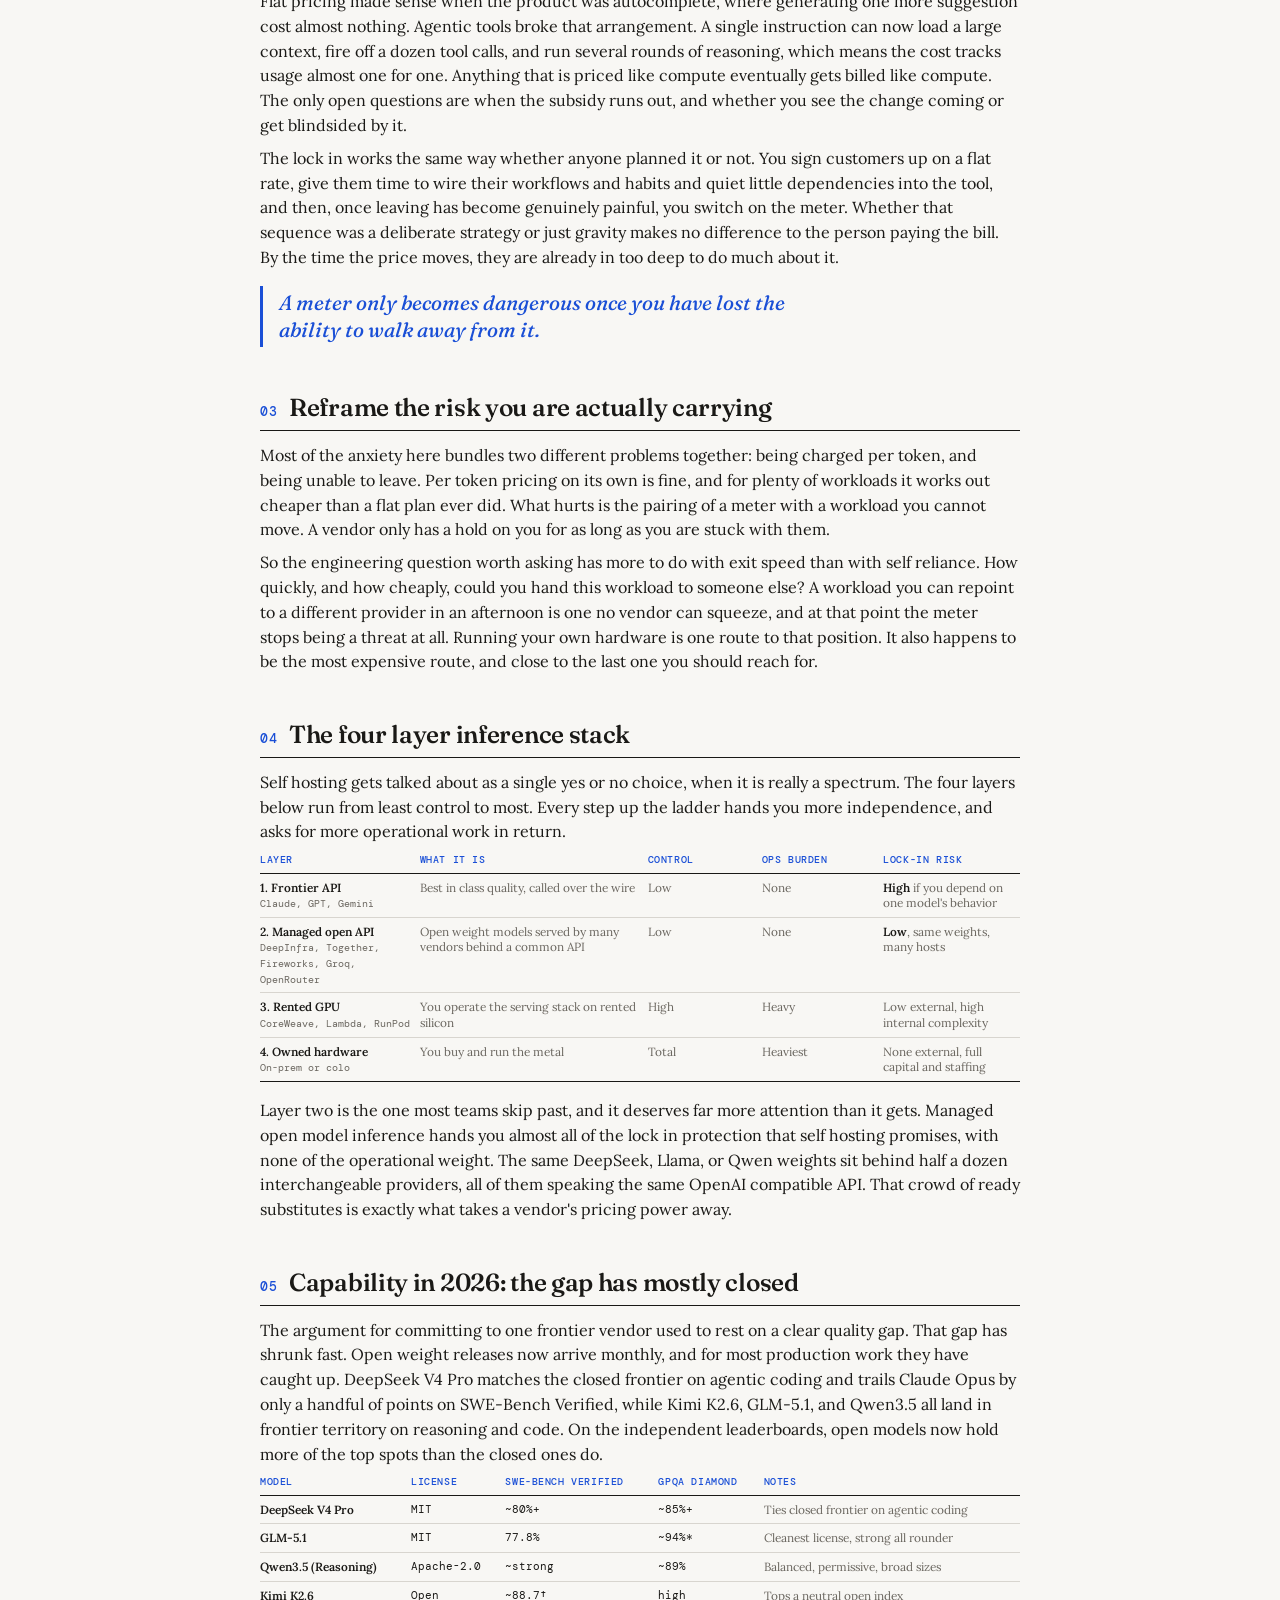
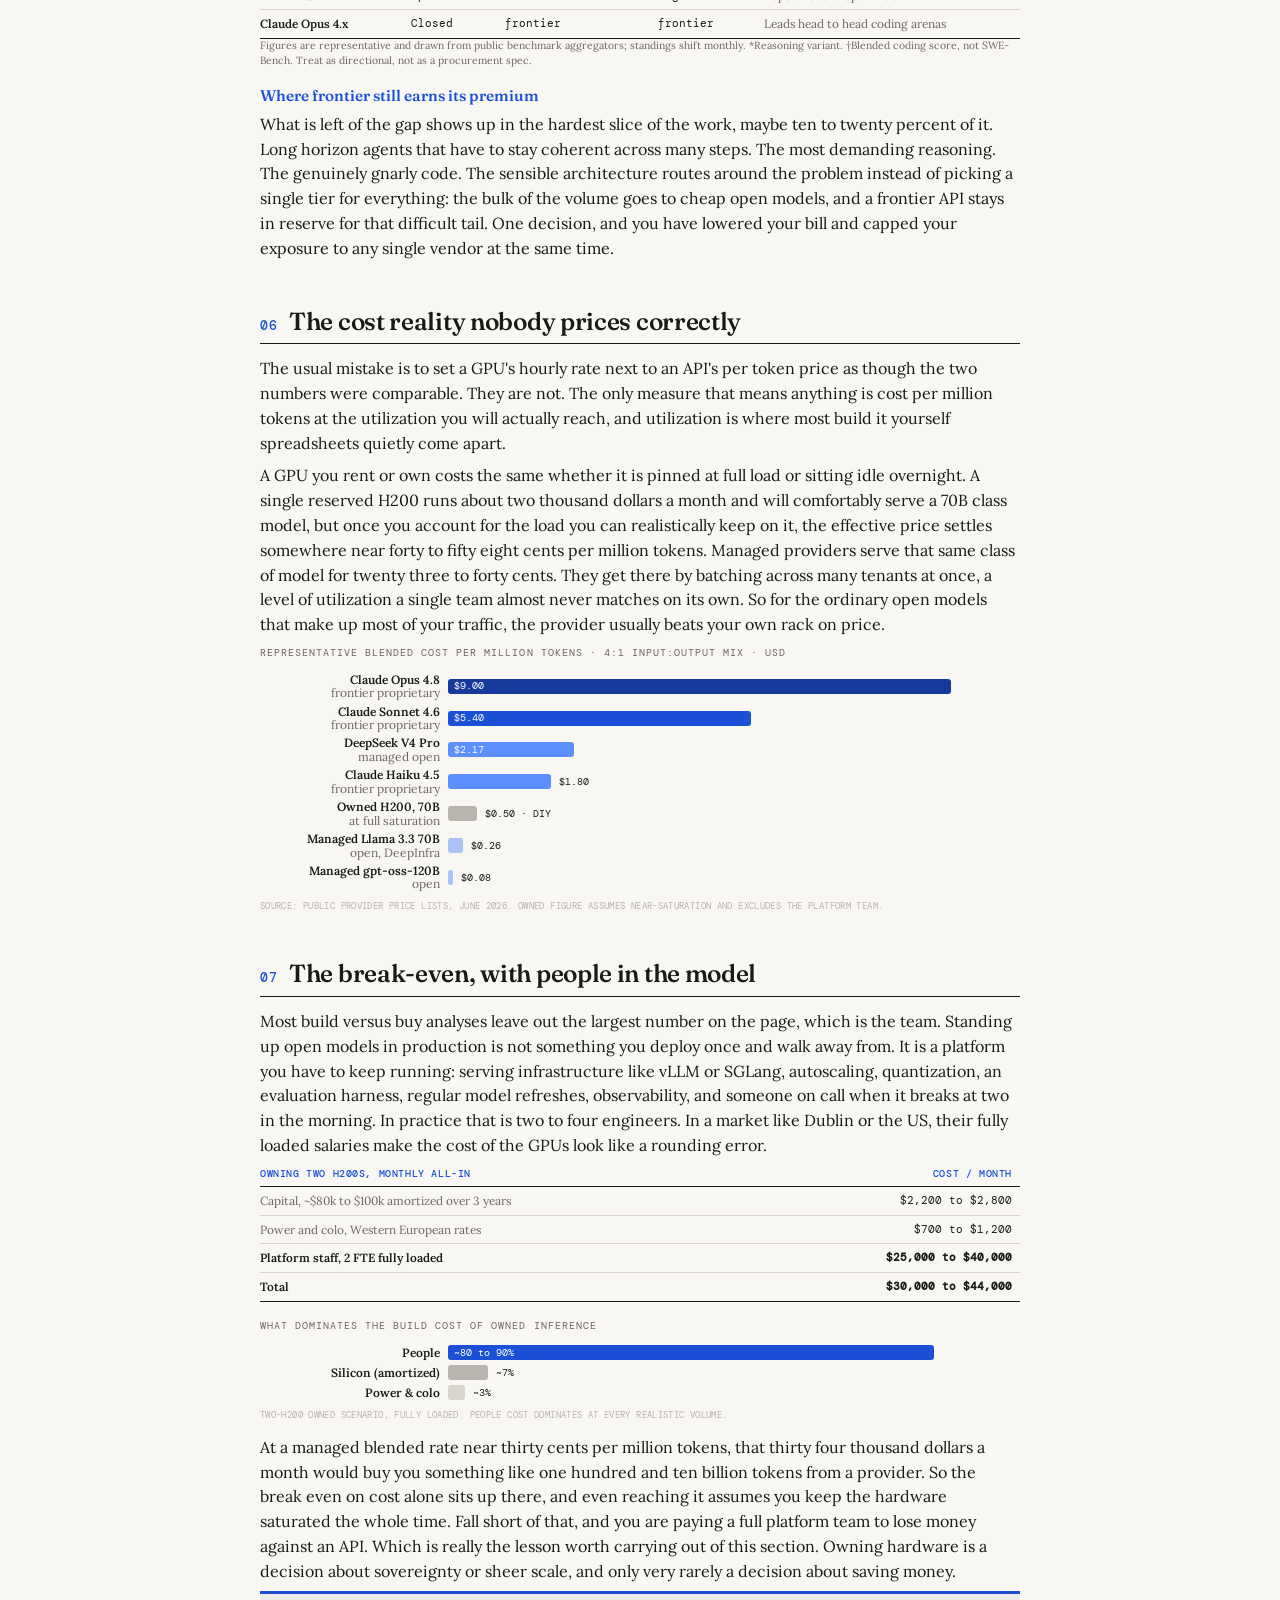
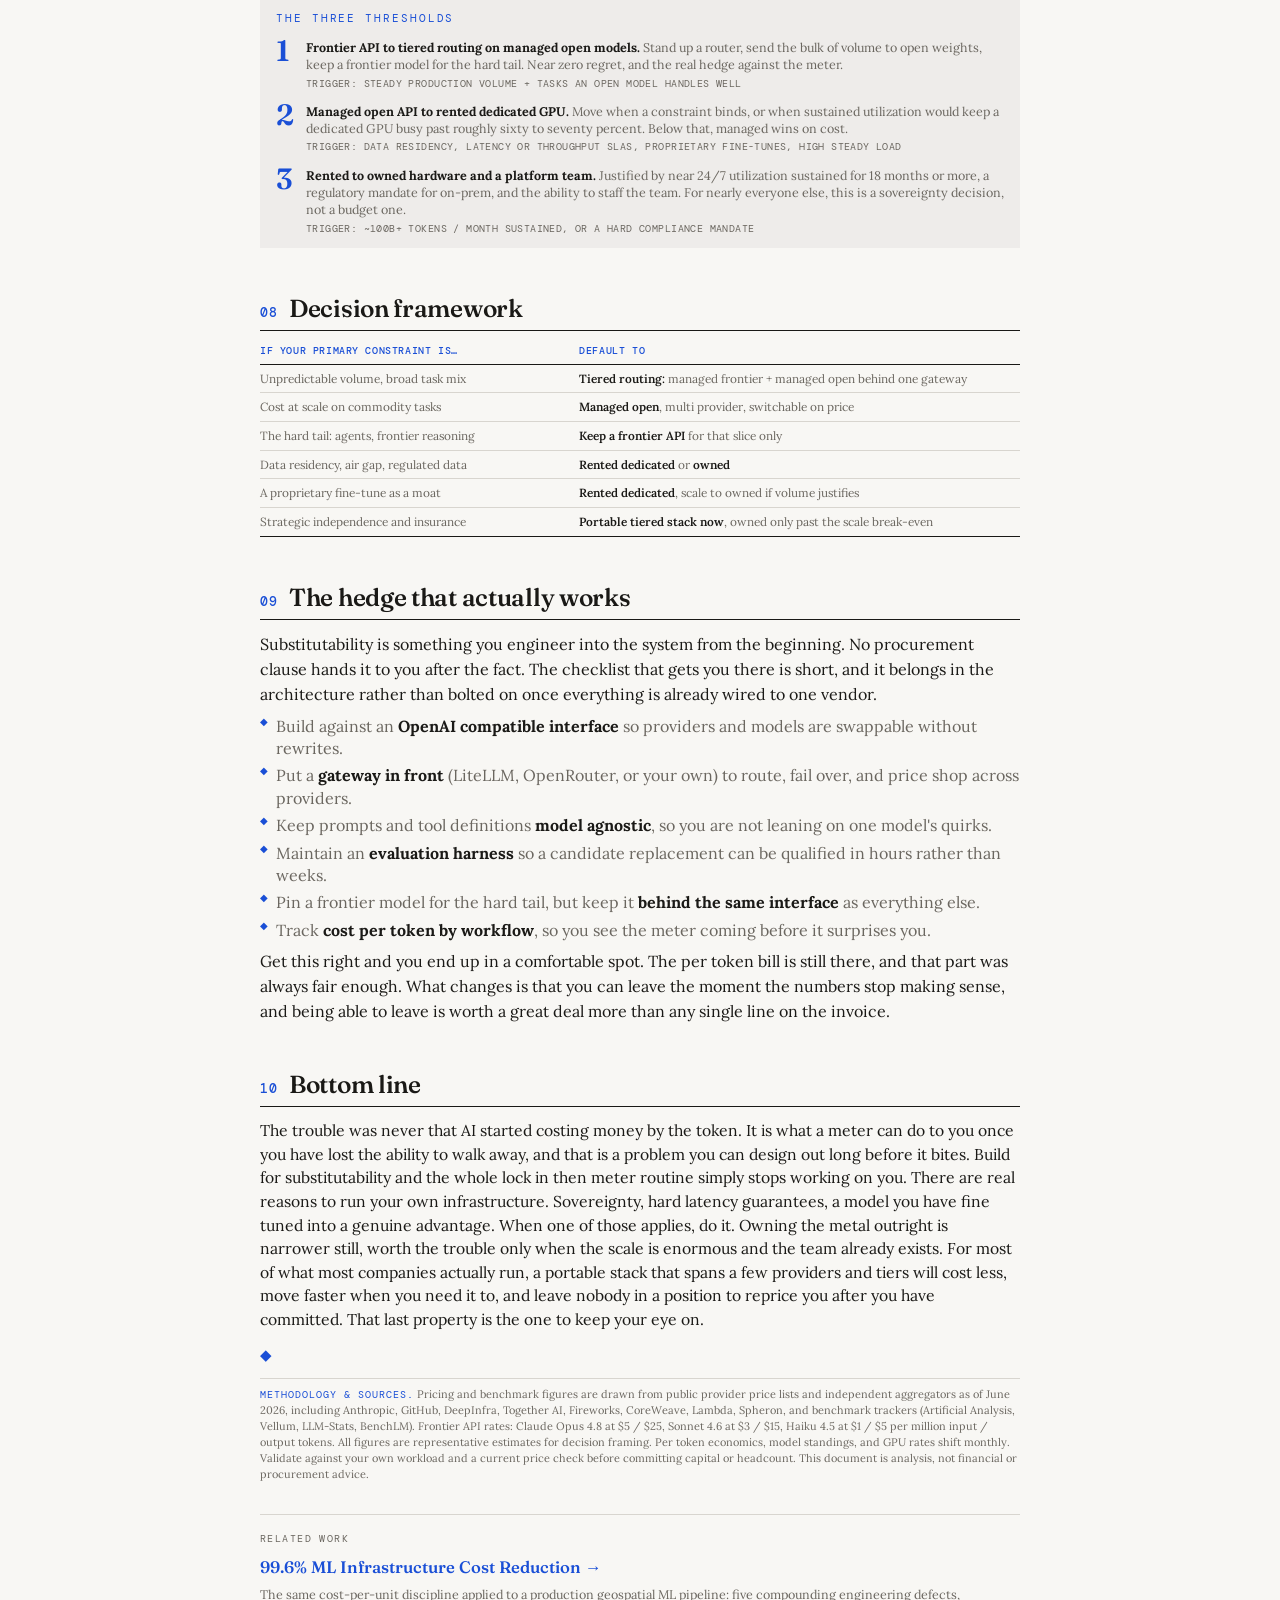
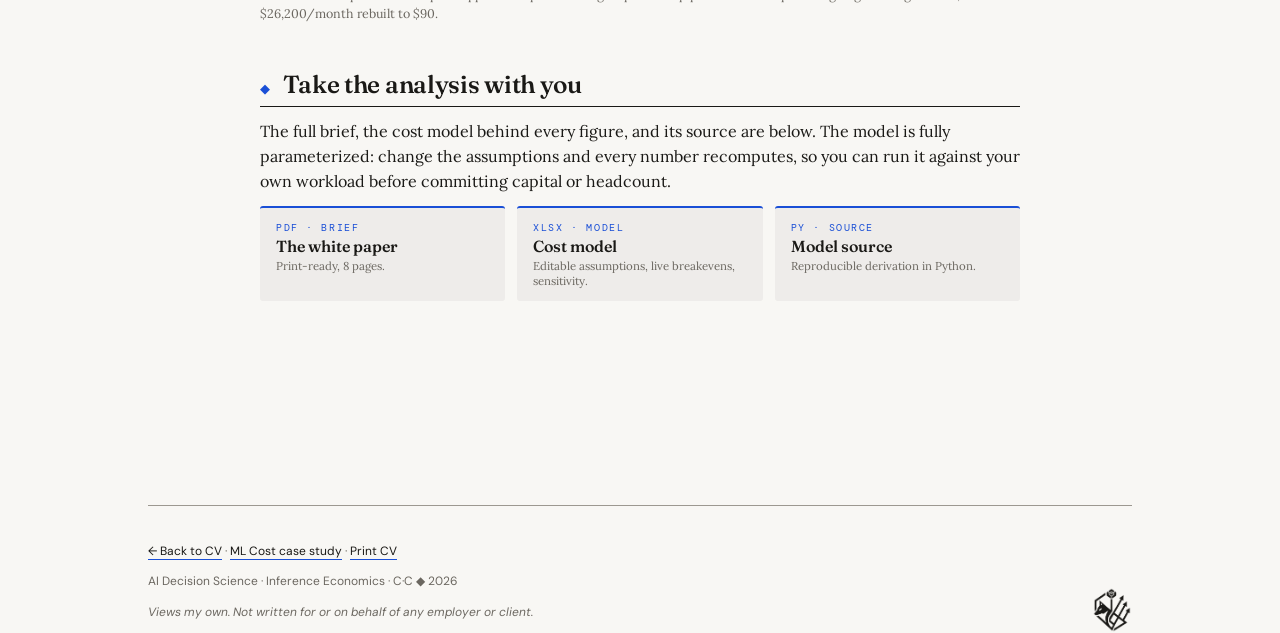
==== commit 2fdc02d1: "feat(cv): add Lock-In, Then Meter white paper as native page Integrate the inference build-vs-buy de" ====
--- a/lock-in-then-meter/index.html
+++ b/lock-in-then-meter/index.html
@@ -1,41 +1,100 @@
-﻿<!DOCTYPE html><html lang="en" data-mode="signal"><head><meta charset="utf-8">
-<title>Lock-In, Then Meter &middot; Cody Champion</title>
-<meta name="viewport" content="width=device-width, initial-scale=1"><meta name="author" content="Cody Champion"><meta name="description" content="Build versus buy for AI inference after the flat-rate era: where self hosting actually pays. A decision brief by Cody Champion."><meta property="og:title" content="Lock-In, Then Meter"><meta property="og:description" content="The build versus buy decision for AI inference after the subscription era, and the realistic point at which self hosting actually pays."><meta property="og:type" content="article"><meta property="og:url" content="https://codychampion.bitsandbeakers.com/lock-in-then-meter/"><link rel="icon" type="image/png" href="[data-uri]">
+<!doctype html>
+<html lang="en" data-mode="signal">
+<head>
+<meta charset="utf-8">
+<meta name="viewport" content="width=device-width, initial-scale=1">
+<title>Lock-In, Then Meter | Cody Champion</title>
+<meta name="description" content="A build-versus-buy decision brief for AI inference after the flat-rate era: where self-hosting actually pays, why switchability beats owning GPUs, and the realistic ~100B tokens/month break-even.">
+<meta property="og:title" content="Lock-In, Then Meter | Cody Champion">
+<meta property="og:description" content="The build-versus-buy decision for AI inference after the subscription era. Managed open-model inference usually wins on cost; owning hardware only pays past roughly 100B tokens/month with a platform team. The real hedge is switchability.">
+<meta property="og:type" content="article">
+<meta property="og:url" content="https://codychampion.bitsandbeakers.com/lock-in-then-meter/">
+<meta property="og:image" content="https://codychampion.bitsandbeakers.com/assets/lock-in-then-meter-og.png">
+<meta property="og:image:width" content="1200">
+<meta property="og:image:height" content="630">
+<meta name="twitter:card" content="summary_large_image">
+<meta name="twitter:title" content="Lock-In, Then Meter | Cody Champion">
+<meta name="twitter:description" content="Build versus buy for AI inference after the flat-rate era. Switchability beats owning GPUs; owned hardware only pays past ~100B tokens/month.">
+<meta name="twitter:image" content="https://codychampion.bitsandbeakers.com/assets/lock-in-then-meter-og.png">
+<link rel="canonical" href="https://codychampion.bitsandbeakers.com/lock-in-then-meter/">
+<link rel="icon" href="../assets/crest_dark.png">
+
 <link rel="preconnect" href="https://fonts.googleapis.com">
 <link rel="preconnect" href="https://fonts.gstatic.com" crossorigin>
-<link href="https://fonts.googleapis.com/css2?family=Fraunces:ital,opsz,wght@0,9..144,400..600;1,9..144,400..600&family=Lora:ital,wght@0,400..600;1,400..600&family=DM+Mono:wght@400;500&display=swap" rel="stylesheet">
+<link href="https://fonts.googleapis.com/css2?family=Fraunces:ital,opsz,wght@0,9..144,400;0,9..144,500;0,9..144,600;1,9..144,400;1,9..144,500;1,9..144,600&family=Lora:ital,wght@0,400;0,500;1,400;1,500&family=DM+Sans:wght@400;500;600&family=DM+Mono:wght@400;500&display=swap" rel="stylesheet">
 
 <style>
-:root{
-  --t-xs:10px;--t-sm:12px;--t-base:16px;--t-md:20px;--t-lg:25px;--t-xl:31px;--t-2xl:39px;--t-3xl:49px;--t-4xl:64px;
-  --s-1:4px;--s-2:8px;--s-3:12px;--s-4:16px;--s-6:24px;--s-8:32px;--s-12:48px;--s-16:64px;--s-24:96px;
-  --r-sm:3px;--r-md:6px;
-  --c-bg:#f8f7f4;--c-bg-subtle:#eeecea;--c-bg-raised:#ffffff;
-  --c-border:#d8d5cf;--c-border-strong:#9c9890;
-  --c-text:#1a1916;--c-text-subtle:#6b6760;--c-text-disabled:#b8b4ae;
-  --c-accent:#1a4fd6;--c-accent-subtle:#eef2fc;--c-accent-text:#ffffff;
-  --c-success:#1a7f4b;--c-warning:#a15f00;--c-danger:#c8342e;
-  --font-display:'Fraunces',Georgia,'Times New Roman',serif;
-  --font-body:'Lora',Georgia,serif;
-  --font-mono:'DM Mono',ui-monospace,'SF Mono',monospace;
-  --lh-body:1.55;--lh-display:1.05;
+/* ============================================================
+   Champion Design System : tokens.css (full)
+   github.com/codychampion/design-system
+   ============================================================ */
+:root {
+  --t-xs:10px; --t-sm:12px; --t-base:16px; --t-md:20px;
+  --t-lg:25px; --t-xl:31px; --t-2xl:39px; --t-3xl:49px; --t-4xl:64px;
+  --s-1:4px; --s-2:8px; --s-3:12px; --s-4:16px; --s-6:24px;
+  --s-8:32px; --s-12:48px; --s-16:64px; --s-24:96px;
+  --r-sm:3px; --r-md:6px; --r-lg:12px; --r-full:9999px;
+  --easing:cubic-bezier(.16,1,.3,1); --dur-micro:200ms; --dur-comp:350ms;
+  --shadow-1:0 1px 3px rgba(0,0,0,.12); --shadow-2:0 4px 12px rgba(0,0,0,.16); --shadow-3:0 16px 48px rgba(0,0,0,.24);
+  --container:1280px; --readable:68ch;
+}
+
+:root, [data-mode="signal"] {
+  --c-bg:#f8f7f4; --c-bg-subtle:#eeecea; --c-bg-raised:#ffffff;
+  --c-border:#d8d5cf; --c-border-strong:#9c9890;
+  --c-text:#1a1916; --c-text-subtle:#6b6760; --c-text-disabled:#b8b4ae;
+  --c-accent:#1a4fd6; --c-accent-subtle:#eef2fc; --c-accent-text:#ffffff;
+  --c-success:#1a7f4b; --c-warning:#a15f00; --c-danger:#c8342e;
+  --font-display:"Fraunces",Georgia,"Times New Roman",serif;
+  --font-body:"Lora",Georgia,serif;
+  --font-ui:"DM Sans",system-ui,-apple-system,sans-serif;
+  --font-mono:"DM Mono",ui-monospace,"SF Mono",monospace;
+  --lh-body:1.55; --lh-display:1.05; --symbol:"◆";
   /* cost ramp: single-hue by magnitude (Tufte). neutral marks the DIY category. */
-  --ramp-1:#16399c;--ramp-2:#1a4fd6;--ramp-3:#5d8fff;--ramp-4:#aac2f5;--ramp-n:#b8b4ae;
+  --ramp-1:#16399c; --ramp-2:#1a4fd6; --ramp-3:#5d8fff; --ramp-4:#aac2f5; --ramp-n:#b8b4ae;
 }
+[data-mode="signal"][data-theme="dark"] {
+  --c-bg:#1a1916; --c-bg-subtle:#232220; --c-bg-raised:#2a2825;
+  --c-border:#3a3835; --c-border-strong:#5a5754;
+  --c-text:#f0eee9; --c-text-subtle:#a89e8e; --c-text-disabled:#5a5754;
+  --c-accent:#5d8fff; --c-accent-subtle:#1f2845; --c-accent-text:#1a1916;
+  --c-success:#5dc287; --c-warning:#d59f4a; --c-danger:#e85f5f;
+  --ramp-1:#aac2f5; --ramp-2:#5d8fff; --ramp-3:#3f6fd6; --ramp-4:#2c4f9c; --ramp-n:#5a5754;
+}
+
 *,*::before,*::after{box-sizing:border-box;}
+html{scroll-behavior:smooth;}
+body{margin:0;padding:0;background:var(--c-bg);color:var(--c-text);
+  font-family:var(--font-body);font-size:var(--t-base);line-height:var(--lh-body);
+  font-feature-settings:"kern","liga","calt","onum";
+  -webkit-font-smoothing:antialiased;-moz-osx-font-smoothing:grayscale;}
+a{color:var(--c-accent);text-decoration:none;}
+a:hover{text-decoration:underline;text-decoration-thickness:1px;text-underline-offset:3px;}
+code,kbd,samp{font-family:var(--font-mono);font-size:.92em;}
+::selection{background:var(--c-accent);color:var(--c-accent-text);}
+img,svg{max-width:100%;height:auto;}
+@media(prefers-reduced-motion:reduce){*,*::before,*::after{animation-duration:.01ms!important;transition-duration:.01ms!important;}}
+
 .mono{font-family:var(--font-mono);}
 .disp{font-family:var(--font-display);}
 
-body{margin:0;background:var(--c-bg);color:var(--c-text);
-  font-family:var(--font-body);font-size:10.8pt;line-height:var(--lh-body);
-  font-feature-settings:"kern","liga","calt","onum";
-  -webkit-font-smoothing:antialiased;-moz-osx-font-smoothing:grayscale;}
-
-/* crest as recolorable mask (per system) */
+/* ── PAGE SHELL ── */
+.page{max-width:1080px;margin:0 auto;padding:var(--s-12) var(--s-12) 0;}
+
+/* ── NAV (site-consistent, matches case studies) ── */
+.nav-bar{display:flex;justify-content:space-between;align-items:center;padding-bottom:var(--s-8);font-family:var(--font-ui);font-size:var(--t-sm);color:var(--c-text-subtle);}
+.nav-bar a{color:var(--c-text-subtle);}
+.nav-bar a:hover{color:var(--c-text);text-decoration:none;}
+.nav-bar__right{display:flex;align-items:center;gap:var(--s-4);}
+.brand{display:flex;align-items:baseline;gap:var(--s-2);font-family:var(--font-display);font-weight:600;font-size:var(--t-md);color:var(--c-text);letter-spacing:.04em;}
+.brand .crest{display:inline-block;width:14px;height:16px;background-color:var(--c-text);-webkit-mask:url('../assets/crest_white.png') center/contain no-repeat;mask:url('../assets/crest_white.png') center/contain no-repeat;vertical-align:-2px;margin-right:4px;}
+.theme-toggle{background:none;border:1px solid var(--c-border);border-radius:var(--r-sm);color:var(--c-text-subtle);font-size:13px;line-height:1;padding:5px 8px;cursor:pointer;font-family:var(--font-ui);}
+.theme-toggle:hover{color:var(--c-text);border-color:var(--c-border-strong);}
+
+/* crest mask, recolorable (per system) */
 .crest{display:inline-block;background-color:var(--c-accent);
-  -webkit-mask:url('[data-uri]') center/contain no-repeat; mask:url('[data-uri]') center/contain no-repeat;}
+  -webkit-mask:url('../assets/crest_white.png') center/contain no-repeat; mask:url('../assets/crest_white.png') center/contain no-repeat;}
 .crest--ink{background-color:var(--c-text);}
-.crest--paper{background-color:var(--c-bg);}
 
 /* eyebrow / mode-chip register */
 .eyebrow{font-family:var(--font-mono);font-size:8.5pt;letter-spacing:.26em;
@@ -44,45 +103,41 @@
   text-transform:uppercase;color:var(--c-text-subtle);}
 
 /* ===== COVER ===== */
-.cover{position:relative;background:var(--c-bg);display:flex;flex-direction:column;overflow:hidden;}
+.cover{position:relative;background:var(--c-bg);display:flex;flex-direction:column;overflow:hidden;
+  border-top:1px solid var(--c-border-strong);padding-top:var(--s-12);}
 .cover-top{display:flex;justify-content:space-between;align-items:flex-start;position:relative;z-index:2;}
 .cover-top .crest{width:34px;height:39px;}
-.cover-spine{position:absolute;top:0;right:0;height:100%;display:flex;align-items:center;
-  justify-content:center;writing-mode:vertical-rl;text-orientation:mixed;
-  font-family:var(--font-mono);font-size:7.6pt;letter-spacing:.42em;text-transform:uppercase;
-  color:var(--c-text-disabled);padding:0;}
-.cover-mid{margin-top:auto;position:relative;z-index:2;}
+.cover-mid{margin-top:var(--s-16);position:relative;z-index:2;}
 .cover h1{font-family:var(--font-display);font-weight:600;font-size:60pt;line-height:.96;
   letter-spacing:-.02em;margin:10px 0 0 0;color:var(--c-text);max-width:16ch;}
 .cover h1 em{font-style:italic;font-weight:500;color:var(--c-accent);}
 .cover .sub{font-family:var(--font-body);font-style:italic;font-weight:450;font-size:15.5pt;
   line-height:1.34;color:var(--c-text-subtle);max-width:46ch;margin-top:var(--s-4);}
 .cover-foot{position:relative;z-index:2;display:flex;justify-content:space-between;align-items:flex-end;
-  border-top:2px solid var(--c-text);padding-top:var(--s-3);}
-.wordmark{font-family:var(--font-display);font-weight:600;letter-spacing:.05em;font-size:15pt;color:var(--c-text);}
-.byline{margin-top:var(--s-2);font-size:10.5pt;line-height:1.4;}
+  border-top:2px solid var(--c-text);padding-top:var(--s-3);margin-top:var(--s-12);}
+.byline{margin-top:var(--s-2);font-size:10.5pt;line-height:1.4;font-family:var(--font-body);}
 .byline strong{font-weight:600;}
 .byline .sm{color:var(--c-text-subtle);font-style:italic;}
 .cover-tag{text-align:right;line-height:1.85;}
 
 /* ===== FLOW ===== */
-.sheet{background:var(--c-bg);}
+.sheet{background:var(--c-bg);max-width:760px;margin:0 auto;padding:var(--s-8) 0 var(--s-24);}
 section{margin-bottom:var(--s-3);}
 .sec-head{display:grid;grid-template-columns:auto 1fr;align-items:baseline;gap:var(--s-3);
-  margin:var(--s-8) 0 var(--s-3) 0;border-bottom:1.5px solid var(--c-text);padding-bottom:var(--s-2);break-after:avoid;}
+  margin:var(--s-12) 0 var(--s-3) 0;border-bottom:1.5px solid var(--c-text);padding-bottom:var(--s-2);}
 .sec-num{font-family:var(--font-mono);font-size:9.5pt;font-weight:500;color:var(--c-accent);letter-spacing:.04em;}
 .sec-head h2{font-family:var(--font-display);font-weight:560;font-size:18.5pt;line-height:1.04;
   letter-spacing:-.012em;margin:0;color:var(--c-text);}
-h3{font-family:var(--font-display);font-weight:560;font-size:11.5pt;margin:var(--s-4) 0 var(--s-1) 0;color:var(--c-accent);}
-p{margin:0 0 var(--s-2) 0;}
+.sheet h3{font-family:var(--font-display);font-weight:560;font-size:11.5pt;margin:var(--s-4) 0 var(--s-1) 0;color:var(--c-accent);}
+.sheet p{margin:0 0 var(--s-2) 0;max-width:none;}
+.sheet strong{font-weight:600;color:var(--c-text);}
+.sheet em{font-style:italic;}
 p.lead{font-size:11.8pt;line-height:1.5;color:var(--c-text);}
-strong{font-weight:600;color:var(--c-text);}
-em{font-style:italic;}
 .drop::first-letter{font-family:var(--font-display);font-weight:600;float:left;font-size:46pt;
   line-height:.74;padding:6px 10px 0 0;color:var(--c-accent);}
 
-/* BLUF â€” the one striking element on the page: a solid signal-blue field */
-.bluf{background:var(--c-accent);color:var(--c-accent-text);padding:var(--s-4) var(--s-6) var(--s-4) var(--s-6);
+/* BLUF: the one striking element on the page, a solid signal-blue field */
+.bluf{background:var(--c-accent);color:var(--c-accent-text);padding:var(--s-4) var(--s-6);
   border-radius:var(--r-sm);margin:0 0 var(--s-2) 0;}
 .bluf .tag{display:flex;align-items:center;gap:var(--s-2);font-family:var(--font-mono);font-size:8pt;
   letter-spacing:.24em;text-transform:uppercase;color:#bcd0ff;margin-bottom:var(--s-2);}
@@ -90,23 +145,23 @@
 .bluf p{font-family:var(--font-body);font-size:11pt;line-height:1.46;margin:0;color:#eef2fc;max-width:none;}
 .bluf strong{color:#fff;font-weight:600;}
 
-/* tables â€” hairlines, data-ink, no card chrome */
+/* tables: hairlines, data-ink, no card chrome */
 .tbl-wrap{margin:var(--s-2) 0 var(--s-4) 0;}
-table{width:100%;border-collapse:collapse;font-size:8.9pt;break-inside:avoid;}
-th{font-family:var(--font-mono);font-size:7.4pt;letter-spacing:.06em;text-transform:uppercase;
+.sheet table{width:100%;border-collapse:collapse;font-size:8.9pt;}
+.sheet th{font-family:var(--font-mono);font-size:7.4pt;letter-spacing:.06em;text-transform:uppercase;
   text-align:left;color:var(--c-accent);border-bottom:1.5px solid var(--c-text);padding:0 var(--s-2) 5px 0;vertical-align:bottom;font-weight:500;}
-td{padding:6px var(--s-2) 6px 0;border-bottom:1px solid var(--c-border);vertical-align:top;line-height:1.32;color:var(--c-text-subtle);}
-td strong{color:var(--c-text);}
-td.num{font-family:var(--font-mono);font-size:8.4pt;white-space:nowrap;color:var(--c-text);}
-tr:last-child td{border-bottom:1.5px solid var(--c-text);}
+.sheet td{padding:6px var(--s-2) 6px 0;border-bottom:1px solid var(--c-border);vertical-align:top;line-height:1.32;color:var(--c-text-subtle);}
+.sheet td strong{color:var(--c-text);}
+.sheet td.num{font-family:var(--font-mono);font-size:8.4pt;white-space:nowrap;color:var(--c-text);}
+.sheet tr:last-child td{border-bottom:1.5px solid var(--c-text);}
 .tw{table-layout:fixed;}
 .subnote{font-size:7.8pt;color:var(--c-text-subtle);margin-top:5px;line-height:1.4;max-width:none;}
 
-/* viz â€” editorial, single-hue ramp, direct value labels, source line subtle */
-.viz{margin:var(--s-2) 0 var(--s-3) 0;break-inside:avoid;}
+/* viz: editorial, single-hue ramp, direct value labels, source line subtle */
+.viz{margin:var(--s-2) 0 var(--s-3) 0;}
 .viz-title{font-family:var(--font-mono);font-size:7.6pt;letter-spacing:.1em;text-transform:uppercase;
   color:var(--c-text-subtle);margin-bottom:var(--s-3);}
-.bar-row{display:grid;grid-template-columns:48mm 1fr;align-items:center;gap:var(--s-2);margin-bottom:5px;}
+.bar-row{display:grid;grid-template-columns:180px 1fr;align-items:center;gap:var(--s-2);margin-bottom:5px;}
 .bar-lab{font-size:9pt;color:var(--c-text-subtle);text-align:right;line-height:1.12;}
 .bar-lab b{color:var(--c-text);font-weight:600;}
 .bar-track{display:flex;align-items:center;gap:var(--s-2);height:15px;}
@@ -115,12 +170,12 @@
 .barval{font-family:var(--font-mono);font-size:7.6pt;color:var(--c-text);white-space:nowrap;flex:0 0 auto;}
 .src{font-family:var(--font-mono);font-size:7pt;letter-spacing:.04em;color:var(--c-text-disabled);margin-top:var(--s-2);text-transform:uppercase;}
 
-/* three thresholds â€” bg-subtle field + top accent rule, no box chrome */
-.frame{background:var(--c-bg-subtle);border-top:3px solid var(--c-accent);padding:var(--s-4) var(--s-4) var(--s-3) var(--s-4);
-  margin:var(--s-2) 0 var(--s-3) 0;break-inside:avoid;}
+/* three thresholds: bg-subtle field + top accent rule, no box chrome */
+.frame{background:var(--c-bg-subtle);border-top:3px solid var(--c-accent);padding:var(--s-4) var(--s-4) var(--s-3);
+  margin:var(--s-2) 0 var(--s-3) 0;}
 .frame .ft{font-family:var(--font-mono);font-size:8pt;letter-spacing:.18em;text-transform:uppercase;
   color:var(--c-accent);margin-bottom:var(--s-3);}
-.thresh{display:grid;grid-template-columns:auto 1fr;gap:var(--s-3) var(--s-3);align-items:start;}
+.thresh{display:grid;grid-template-columns:auto 1fr;gap:var(--s-3);align-items:start;}
 .thresh .tn{font-family:var(--font-display);font-weight:600;font-size:22pt;color:var(--c-accent);line-height:.8;}
 .thresh .td2{font-size:9.4pt;line-height:1.38;color:var(--c-text-subtle);max-width:none;}
 .thresh .td2 b{color:var(--c-text);}
@@ -129,7 +184,7 @@
 
 .pull{font-family:var(--font-display);font-style:italic;font-weight:450;font-size:15.5pt;
   line-height:1.3;color:var(--c-accent);border-left:3px solid var(--c-accent);
-  padding:var(--s-1) 0 var(--s-1) var(--s-4);margin:var(--s-4) 0;break-inside:avoid;max-width:42ch;}
+  padding:var(--s-1) 0 var(--s-1) var(--s-4);margin:var(--s-4) 0;max-width:42ch;}
 
 ul.tight{margin:var(--s-1) 0 var(--s-2) 0;padding-left:0;list-style:none;}
 ul.tight li{position:relative;padding-left:var(--s-4);margin-bottom:5px;line-height:1.4;color:var(--c-text-subtle);}
@@ -140,258 +195,320 @@
 .note{font-size:8.2pt;line-height:1.45;color:var(--c-text-subtle);border-top:1px solid var(--c-border);
   padding-top:var(--s-2);margin-top:var(--s-3);max-width:none;}
 .note .lbl{font-family:var(--font-mono);font-size:7.4pt;letter-spacing:.1em;color:var(--c-accent);text-transform:uppercase;}
-.avoid{break-inside:avoid;}
+
+/* related cross-link card */
+.related{border-top:1px solid var(--c-border);margin-top:var(--s-8);padding-top:var(--s-4);}
+.related .rk{font-family:var(--font-mono);font-size:7.6pt;letter-spacing:.14em;text-transform:uppercase;color:var(--c-text-subtle);margin-bottom:var(--s-2);}
+.related a{font-family:var(--font-display);font-size:12.5pt;font-weight:560;color:var(--c-accent);}
+.related p{font-size:9.4pt;color:var(--c-text-subtle);margin-top:var(--s-1);}
+
+/* downloads: top accent rule, low radius, no decorative chrome */
 .downloads{display:grid;grid-template-columns:repeat(3,1fr);gap:var(--s-3);margin-top:var(--s-3);}
 .dl{display:flex;flex-direction:column;gap:3px;padding:var(--s-3) var(--s-4);background:var(--c-bg-subtle);
   border-top:2px solid var(--c-accent);border-radius:var(--r-sm);text-decoration:none;color:var(--c-text);
-  transition:background .15s ease,transform .15s ease;}
-.dl:hover{background:#e7e3db;transform:translateY(-1px);}
+  transition:background var(--dur-micro) var(--easing),transform var(--dur-micro) var(--easing);}
+.dl:hover{background:var(--c-accent-subtle);transform:translateY(-1px);text-decoration:none;}
 .dl-k{font-family:var(--font-mono);font-size:7.4pt;letter-spacing:.16em;text-transform:uppercase;color:var(--c-accent);}
 .dl-t{font-family:var(--font-display);font-weight:560;font-size:12pt;line-height:1.1;color:var(--c-text);}
 .dl-d{font-size:8.6pt;color:var(--c-text-subtle);line-height:1.3;}
-.sitefoot{display:flex;justify-content:space-between;align-items:center;flex-wrap:wrap;gap:8px;
-  border-top:1px solid var(--c-border);margin-top:var(--s-6);padding-top:var(--s-3);
-  font-family:var(--font-mono);font-size:8pt;letter-spacing:.04em;color:var(--c-text-subtle);text-transform:uppercase;}
-.sitefoot a{color:var(--c-accent);text-decoration:none;}
-@media (prefers-reduced-motion:reduce){*{animation:none!important;transition:none!important;}}
-
-html{scroll-behavior:smooth;}
-body{padding:0;}
-.cover{max-width:880px;margin:0 auto;min-height:88vh;padding:48px 56px 40px 56px;}
-.cover-spine{display:none;}
-.sheet{max-width:760px;margin:0 auto;padding:8px 56px 80px 56px;}
-.frame, .bluf{max-width:none;}
-img,svg{max-width:100%;}
-@media (max-width:720px){
-  .cover{padding:40px 32px 32px 32px;min-height:0;}
+
+/* ── FOOTER (site-consistent, matches case studies) ── */
+.foot{margin-top:var(--s-24);padding-top:var(--s-6);border-top:1px solid var(--c-border-strong);display:flex;justify-content:space-between;align-items:end;gap:var(--s-6);font-family:var(--font-ui);font-size:var(--t-sm);color:var(--c-text-subtle);}
+.foot a{color:var(--c-text);text-decoration:underline;text-underline-offset:4px;text-decoration-color:var(--c-accent);}
+.foot__disclaimer{margin-top:var(--s-2);color:var(--c-text-subtle);font-style:italic;}
+.foot__crest{width:40px;height:46px;flex-shrink:0;background-color:var(--c-text);-webkit-mask:url('../assets/crest_white.png') center/contain no-repeat;mask:url('../assets/crest_white.png') center/contain no-repeat;}
+
+/* ── RESPONSIVE ── */
+@media(max-width:720px){
+  .page{padding:var(--s-6) var(--s-4) 0;}
+  .cover{padding-top:var(--s-8);}
+  .cover-mid{margin-top:var(--s-12);}
   .cover h1{font-size:46pt;}
   .cover .sub{font-size:14pt;}
-  .sheet{padding:8px 32px 64px 32px;}
+  .sheet{padding:var(--s-6) 0 var(--s-16);}
   .sec-head h2{font-size:16.5pt;}
   .tbl-wrap{overflow-x:auto;-webkit-overflow-scrolling:touch;}
-  table{min-width:560px;}
+  .sheet table{min-width:560px;}
 }
-@media (max-width:480px){
-  .cover{padding:32px 20px 24px 20px;}
+@media(max-width:480px){
   .cover h1{font-size:36pt;max-width:none;}
   .cover .sub{font-size:12.5pt;}
   .cover-foot{flex-direction:column;align-items:flex-start;gap:14px;}
   .cover-tag{text-align:left;}
-  .sheet{padding:8px 20px 56px 20px;}
-  .bluf{padding:20px 20px;}
+  .bluf{padding:20px;}
   .bar-row{grid-template-columns:1fr;gap:3px;margin-bottom:12px;}
   .bar-lab{text-align:left;}
   .drop::first-letter{font-size:40pt;}
   .downloads{grid-template-columns:1fr;}
+  .foot{flex-direction:column;align-items:flex-start;gap:var(--s-4);}
 }
-@media (max-width:360px){
-  .cover{padding:24px 14px 20px 14px;}
-  .sheet{padding:8px 14px 48px 14px;}
+@media(max-width:360px){
+  .page{padding:var(--s-6) var(--s-3) 0;}
   .cover h1{font-size:31pt;}
 }
-</style></head>
+</style>
+</head>
 <body>
-<div class="cover">
-  <div class="cover-spine">Champion &middot; Decision Brief &middot; MMXXVI</div>
-  <div class="cover-top">
-    <a href="https://codychampion.bitsandbeakers.com/" class="kv" style="text-decoration:none;">&#x2190; Cody Champion &middot; CV</a>
-    <div class="kv" style="text-align:right;line-height:1.8">Decision Brief / 2026<br>AI Infrastructure Economics</div>
+
+<div class="page">
+
+  <div class="nav-bar">
+    <div class="brand"><span class="crest"></span>cody.champion</div>
+    <div class="nav-bar__right">
+      <a href="/">← CV</a>
+      <button class="theme-toggle" data-theme-toggle type="button" aria-label="Toggle theme">☀</button>
+    </div>
   </div>
-  <div class="cover-mid">
-    <span class="eyebrow">The flat-rate era is ending</span>
-    <h1>Lock-In,<br>Then <em>Meter</em></h1>
-    <p class="sub">The build versus buy decision for AI inference after the subscription era, and the realistic point at which self hosting actually pays.</p>
+
+  <div class="cover">
+    <div class="cover-top">
+      <span class="eyebrow">The flat-rate era is ending</span>
+      <div class="kv" style="text-align:right;line-height:1.8">Decision Brief / 2026<br>AI Infrastructure Economics</div>
+    </div>
+    <div class="cover-mid">
+      <h1>Lock-In,<br>Then <em>Meter</em></h1>
+      <p class="sub">The build versus buy decision for AI inference after the subscription era, and the realistic point at which self hosting actually pays.</p>
+    </div>
+    <div class="cover-foot">
+      <div>
+        <div class="byline"><strong>Cody Champion, PhD</strong><br><span class="sm">AI Decision Science &middot; Claude Certified Architect</span></div>
+      </div>
+      <div class="cover-tag kv">A white paper<br>June 2026<br>Evidence-backed</div>
+    </div>
   </div>
-  <div class="cover-foot">
+
+  <div class="sheet">
+
+    <div class="bluf">
+      <span class="tag"><span class="crest"></span>Bottom Line Up Front</span>
+      <p>The shift from flat subscriptions to token billing is spreading across the AI tooling market, and it is gathering speed. GitHub Copilot moved 4.7 million paid subscribers onto a meter on 1 June 2026, after Cursor and Windsurf had already gone the same way. Wanting out of that is reasonable, but the first lever most teams reach for, owning GPUs, is rarely the right one. What protects you is <strong>switchability</strong>: building on portable interfaces against a market of interchangeable open weight providers, so that no single vendor can pin you in place and then raise the price. On cost alone, <strong>managed open model inference wins in most situations</strong>, because a serious provider keeps its hardware far busier than you ever will. And if you do decide to own infrastructure outright, the economics only work past roughly <strong>one hundred billion tokens a month with a dedicated platform team</strong>, since the people, not the silicon, are the thing you are really buying. Buy hardware when sovereignty or scale calls for it, never as a way to dodge the meter.</p>
+    </div>
+
+    <section>
+      <div class="sec-head"><span class="sec-num">01</span><h2>The pattern is no longer speculative</h2></div>
+      <p class="lead drop">For about three years, the flat monthly AI subscription looked permanent, in the way you stop noticing the price of something you use every day. It was always a subsidy dressed up as a product, and the disguise is coming off in public. The order of events is easy to follow. Cursor switched from request based to credit based billing in June 2025 and took a wave of backlash for it. Windsurf reworked its pricing twice over the following year. Then came the move that more or less settled the argument.</p>
+      <p>On 1 June 2026, GitHub Copilot retired its flat rate plans and Premium requests, and put every paid tier onto token metered AI Credits. Completions stayed free. Everything agentic, the chat and the multi step work, now draws down credits at model API rates. The numbers developers traded in the days afterward were rough but alarming. Heavy users projected increases of ten to fifty times the old cost. One person reported a twenty nine dollar plan turning into something closer to seven hundred and fifty, and another watched fifty dollars become three thousand.</p>
+      <p>None of this was kept quiet. GitHub's own product leadership pointed to weekly compute costs that had nearly doubled since January 2026, and admitted that a few heavy requests could already cost more than a whole monthly plan. Greed is the wrong word for it. What is actually happening is a market settling onto its real unit economics, and every enterprise AI product still living on a subsidy will go through the same adjustment eventually.</p>
+    </section>
+
+    <section>
+      <div class="sec-head"><span class="sec-num">02</span><h2>Why this is structural, not a betrayal</h2></div>
+      <p>Flat pricing made sense when the product was autocomplete, where generating one more suggestion cost almost nothing. Agentic tools broke that arrangement. A single instruction can now load a large context, fire off a dozen tool calls, and run several rounds of reasoning, which means the cost tracks usage almost one for one. Anything that is priced like compute eventually gets billed like compute. The only open questions are when the subsidy runs out, and whether you see the change coming or get blindsided by it.</p>
+      <p>The lock in works the same way whether anyone planned it or not. You sign customers up on a flat rate, give them time to wire their workflows and habits and quiet little dependencies into the tool, and then, once leaving has become genuinely painful, you switch on the meter. Whether that sequence was a deliberate strategy or just gravity makes no difference to the person paying the bill. By the time the price moves, they are already in too deep to do much about it.</p>
+      <div class="pull">A meter only becomes dangerous once you have lost the ability to walk away from it.</div>
+    </section>
+
+    <section>
+      <div class="sec-head"><span class="sec-num">03</span><h2>Reframe the risk you are actually carrying</h2></div>
+      <p>Most of the anxiety here bundles two different problems together: being charged per token, and being unable to leave. Per token pricing on its own is fine, and for plenty of workloads it works out cheaper than a flat plan ever did. What hurts is the pairing of a meter with a workload you cannot move. A vendor only has a hold on you for as long as you are stuck with them.</p>
+      <p>So the engineering question worth asking has more to do with exit speed than with self reliance. How quickly, and how cheaply, could you hand this workload to someone else? A workload you can repoint to a different provider in an afternoon is one no vendor can squeeze, and at that point the meter stops being a threat at all. Running your own hardware is one route to that position. It also happens to be the most expensive route, and close to the last one you should reach for.</p>
+    </section>
+
+    <section>
+      <div class="sec-head"><span class="sec-num">04</span><h2>The four layer inference stack</h2></div>
+      <p>Self hosting gets talked about as a single yes or no choice, when it is really a spectrum. The four layers below run from least control to most. Every step up the ladder hands you more independence, and asks for more operational work in return.</p>
+      <div class="tbl-wrap"><table class="tw">
+        <colgroup><col style="width:21%"><col style="width:30%"><col style="width:15%"><col style="width:16%"><col style="width:18%"></colgroup>
+        <thead><tr><th>Layer</th><th>What it is</th><th>Control</th><th>Ops burden</th><th>Lock-in risk</th></tr></thead>
+        <tbody>
+          <tr><td><strong>1. Frontier API</strong><br><span class="mono" style="font-size:7.2pt;color:var(--c-text-subtle)">Claude, GPT, Gemini</span></td><td>Best in class quality, called over the wire</td><td>Low</td><td>None</td><td><strong>High</strong> if you depend on one model's behavior</td></tr>
+          <tr><td><strong>2. Managed open API</strong><br><span class="mono" style="font-size:7.2pt;color:var(--c-text-subtle)">DeepInfra, Together, Fireworks, Groq, OpenRouter</span></td><td>Open weight models served by many vendors behind a common API</td><td>Low</td><td>None</td><td><strong>Low</strong>, same weights, many hosts</td></tr>
+          <tr><td><strong>3. Rented GPU</strong><br><span class="mono" style="font-size:7.2pt;color:var(--c-text-subtle)">CoreWeave, Lambda, RunPod</span></td><td>You operate the serving stack on rented silicon</td><td>High</td><td>Heavy</td><td>Low external, high internal complexity</td></tr>
+          <tr><td><strong>4. Owned hardware</strong><br><span class="mono" style="font-size:7.2pt;color:var(--c-text-subtle)">On-prem or colo</span></td><td>You buy and run the metal</td><td>Total</td><td>Heaviest</td><td>None external, full capital and staffing</td></tr>
+        </tbody>
+      </table></div>
+      <p>Layer two is the one most teams skip past, and it deserves far more attention than it gets. Managed open model inference hands you almost all of the lock in protection that self hosting promises, with none of the operational weight. The same DeepSeek, Llama, or Qwen weights sit behind half a dozen interchangeable providers, all of them speaking the same OpenAI compatible API. That crowd of ready substitutes is exactly what takes a vendor's pricing power away.</p>
+    </section>
+
+    <section>
+      <div class="sec-head"><span class="sec-num">05</span><h2>Capability in 2026: the gap has mostly closed</h2></div>
+      <p>The argument for committing to one frontier vendor used to rest on a clear quality gap. That gap has shrunk fast. Open weight releases now arrive monthly, and for most production work they have caught up. DeepSeek V4 Pro matches the closed frontier on agentic coding and trails Claude Opus by only a handful of points on SWE-Bench Verified, while Kimi K2.6, GLM-5.1, and Qwen3.5 all land in frontier territory on reasoning and code. On the independent leaderboards, open models now hold more of the top spots than the closed ones do.</p>
+      <div class="tbl-wrap"><table>
+        <thead><tr><th>Model</th><th>License</th><th>SWE-Bench Verified</th><th>GPQA Diamond</th><th>Notes</th></tr></thead>
+        <tbody>
+          <tr><td><strong>DeepSeek V4 Pro</strong></td><td class="num">MIT</td><td class="num">~80%+</td><td class="num">~85%+</td><td>Ties closed frontier on agentic coding</td></tr>
+          <tr><td><strong>GLM-5.1</strong></td><td class="num">MIT</td><td class="num">77.8%</td><td class="num">~94%*</td><td>Cleanest license, strong all rounder</td></tr>
+          <tr><td><strong>Qwen3.5 (Reasoning)</strong></td><td class="num">Apache-2.0</td><td class="num">~strong</td><td class="num">~89%</td><td>Balanced, permissive, broad sizes</td></tr>
+          <tr><td><strong>Kimi K2.6</strong></td><td class="num">Open</td><td class="num">~88.7&dagger;</td><td class="num">high</td><td>Tops a neutral open index</td></tr>
+          <tr><td style="color:var(--c-accent)"><strong>Claude Opus 4.x</strong></td><td class="num">Closed</td><td class="num">frontier</td><td class="num">frontier</td><td>Leads head to head coding arenas</td></tr>
+        </tbody>
+      </table>
+      <p class="subnote">Figures are representative and drawn from public benchmark aggregators; standings shift monthly. *Reasoning variant. &dagger;Blended coding score, not SWE-Bench. Treat as directional, not as a procurement spec.</p></div>
+      <h3>Where frontier still earns its premium</h3>
+      <p>What is left of the gap shows up in the hardest slice of the work, maybe ten to twenty percent of it. Long horizon agents that have to stay coherent across many steps. The most demanding reasoning. The genuinely gnarly code. The sensible architecture routes around the problem instead of picking a single tier for everything: the bulk of the volume goes to cheap open models, and a frontier API stays in reserve for that difficult tail. One decision, and you have lowered your bill and capped your exposure to any single vendor at the same time.</p>
+    </section>
+
+    <section>
+      <div class="sec-head"><span class="sec-num">06</span><h2>The cost reality nobody prices correctly</h2></div>
+      <p>The usual mistake is to set a GPU's hourly rate next to an API's per token price as though the two numbers were comparable. They are not. The only measure that means anything is cost per million tokens at the utilization you will actually reach, and utilization is where most build it yourself spreadsheets quietly come apart.</p>
+      <p>A GPU you rent or own costs the same whether it is pinned at full load or sitting idle overnight. A single reserved H200 runs about two thousand dollars a month and will comfortably serve a 70B class model, but once you account for the load you can realistically keep on it, the effective price settles somewhere near forty to fifty eight cents per million tokens. Managed providers serve that same class of model for twenty three to forty cents. They get there by batching across many tenants at once, a level of utilization a single team almost never matches on its own. So for the ordinary open models that make up most of your traffic, the provider usually beats your own rack on price.</p>
+
+      <div class="viz">
+        <div class="viz-title">Representative blended cost per million tokens &middot; 4:1 input:output mix &middot; USD</div>
+        <div class="bar-row"><div class="bar-lab"><b>Claude Opus 4.8</b><br>frontier proprietary</div><div class="bar-track"><div class="bar" style="width:88%;background:var(--ramp-1)"><span class="inlbl">$9.00</span></div></div></div>
+        <div class="bar-row"><div class="bar-lab"><b>Claude Sonnet 4.6</b><br>frontier proprietary</div><div class="bar-track"><div class="bar" style="width:53%;background:var(--ramp-2)"><span class="inlbl">$5.40</span></div></div></div>
+        <div class="bar-row"><div class="bar-lab"><b>DeepSeek V4 Pro</b><br>managed open</div><div class="bar-track"><div class="bar" style="width:22%;background:var(--ramp-3)"><span class="inlbl">$2.17</span></div></div></div>
+        <div class="bar-row"><div class="bar-lab"><b>Claude Haiku 4.5</b><br>frontier proprietary</div><div class="bar-track"><div class="bar" style="width:18%;background:var(--ramp-3)"></div><span class="barval">$1.80</span></div></div>
+        <div class="bar-row"><div class="bar-lab"><b>Owned H200, 70B</b><br>at full saturation</div><div class="bar-track"><div class="bar" style="width:5%;background:var(--ramp-n)"></div><span class="barval">$0.50 &middot; DIY</span></div></div>
+        <div class="bar-row"><div class="bar-lab"><b>Managed Llama&nbsp;3.3&nbsp;70B</b><br>open, DeepInfra</div><div class="bar-track"><div class="bar" style="width:2.6%;background:var(--ramp-4)"></div><span class="barval">$0.26</span></div></div>
+        <div class="bar-row"><div class="bar-lab"><b>Managed gpt-oss-120B</b><br>open</div><div class="bar-track"><div class="bar" style="width:0.8%;background:var(--ramp-4)"></div><span class="barval">$0.08</span></div></div>
+        <div class="src">Source: public provider price lists, June 2026. Owned figure assumes near-saturation and excludes the platform team.</div>
+      </div>
+    </section>
+
+    <section>
+      <div class="sec-head"><span class="sec-num">07</span><h2>The break-even, with people in the model</h2></div>
+      <p>Most build versus buy analyses leave out the largest number on the page, which is the team. Standing up open models in production is not something you deploy once and walk away from. It is a platform you have to keep running: serving infrastructure like vLLM or SGLang, autoscaling, quantization, an evaluation harness, regular model refreshes, observability, and someone on call when it breaks at two in the morning. In practice that is two to four engineers. In a market like Dublin or the US, their fully loaded salaries make the cost of the GPUs look like a rounding error.</p>
+
+      <div class="tbl-wrap"><table class="tw">
+        <colgroup><col style="width:62%"><col style="width:38%"></colgroup>
+        <thead><tr><th>Owning two H200s, monthly all-in</th><th style="text-align:right">Cost / month</th></tr></thead>
+        <tbody>
+          <tr><td>Capital, ~$80k to $100k amortized over 3 years</td><td class="num" style="text-align:right">$2,200 to $2,800</td></tr>
+          <tr><td>Power and colo, Western European rates</td><td class="num" style="text-align:right">$700 to $1,200</td></tr>
+          <tr><td><strong>Platform staff, 2 FTE fully loaded</strong></td><td class="num" style="text-align:right"><strong>$25,000 to $40,000</strong></td></tr>
+          <tr><td><strong>Total</strong></td><td class="num" style="text-align:right"><strong>$30,000 to $44,000</strong></td></tr>
+        </tbody>
+      </table></div>
+
+      <div class="viz">
+        <div class="viz-title">What dominates the build cost of owned inference</div>
+        <div class="bar-row"><div class="bar-lab"><b>People</b></div><div class="bar-track"><div class="bar" style="width:85%;background:var(--ramp-2)"><span class="inlbl">~80 to 90%</span></div></div></div>
+        <div class="bar-row"><div class="bar-lab"><b>Silicon (amortized)</b></div><div class="bar-track"><div class="bar" style="width:7%;background:var(--ramp-n)"></div><span class="barval">~7%</span></div></div>
+        <div class="bar-row"><div class="bar-lab"><b>Power &amp; colo</b></div><div class="bar-track"><div class="bar" style="width:3%;background:var(--c-border)"></div><span class="barval">~3%</span></div></div>
+        <div class="src">Two-H200 owned scenario, fully loaded. People cost dominates at every realistic volume.</div>
+      </div>
+
+      <p>At a managed blended rate near thirty cents per million tokens, that thirty four thousand dollars a month would buy you something like one hundred and ten billion tokens from a provider. So the break even on cost alone sits up there, and even reaching it assumes you keep the hardware saturated the whole time. Fall short of that, and you are paying a full platform team to lose money against an API. Which is really the lesson worth carrying out of this section. Owning hardware is a decision about sovereignty or sheer scale, and only very rarely a decision about saving money.</p>
+
+      <div class="frame">
+        <div class="ft">The three thresholds</div>
+        <div class="thresh">
+          <div class="tn">1</div>
+          <div class="td2"><b>Frontier API to tiered routing on managed open models.</b> Stand up a router, send the bulk of volume to open weights, keep a frontier model for the hard tail. Near zero regret, and the real hedge against the meter.<br><span class="trig">Trigger: steady production volume + tasks an open model handles well</span></div>
+          <div class="tn">2</div>
+          <div class="td2"><b>Managed open API to rented dedicated GPU.</b> Move when a constraint binds, or when sustained utilization would keep a dedicated GPU busy past roughly sixty to seventy percent. Below that, managed wins on cost.<br><span class="trig">Trigger: data residency, latency or throughput SLAs, proprietary fine-tunes, high steady load</span></div>
+          <div class="tn">3</div>
+          <div class="td2"><b>Rented to owned hardware and a platform team.</b> Justified by near 24/7 utilization sustained for 18 months or more, a regulatory mandate for on-prem, and the ability to staff the team. For nearly everyone else, this is a sovereignty decision, not a budget one.<br><span class="trig">Trigger: ~100B+ tokens / month sustained, or a hard compliance mandate</span></div>
+        </div>
+      </div>
+    </section>
+
+    <section>
+      <div class="sec-head"><span class="sec-num">08</span><h2>Decision framework</h2></div>
+      <div class="tbl-wrap"><table class="tw">
+        <colgroup><col style="width:42%"><col style="width:58%"></colgroup>
+        <thead><tr><th>If your primary constraint is&hellip;</th><th>Default to</th></tr></thead>
+        <tbody>
+          <tr><td>Unpredictable volume, broad task mix</td><td><strong>Tiered routing:</strong> managed frontier + managed open behind one gateway</td></tr>
+          <tr><td>Cost at scale on commodity tasks</td><td><strong>Managed open</strong>, multi provider, switchable on price</td></tr>
+          <tr><td>The hard tail: agents, frontier reasoning</td><td><strong>Keep a frontier API</strong> for that slice only</td></tr>
+          <tr><td>Data residency, air gap, regulated data</td><td><strong>Rented dedicated</strong> or <strong>owned</strong></td></tr>
+          <tr><td>A proprietary fine-tune as a moat</td><td><strong>Rented dedicated</strong>, scale to owned if volume justifies</td></tr>
+          <tr><td>Strategic independence and insurance</td><td><strong>Portable tiered stack now</strong>, owned only past the scale break-even</td></tr>
+        </tbody>
+      </table></div>
+    </section>
+
+    <section>
+      <div class="sec-head"><span class="sec-num">09</span><h2>The hedge that actually works</h2></div>
+      <p>Substitutability is something you engineer into the system from the beginning. No procurement clause hands it to you after the fact. The checklist that gets you there is short, and it belongs in the architecture rather than bolted on once everything is already wired to one vendor.</p>
+      <ul class="tight">
+        <li>Build against an <b>OpenAI compatible interface</b> so providers and models are swappable without rewrites.</li>
+        <li>Put a <b>gateway in front</b> (LiteLLM, OpenRouter, or your own) to route, fail over, and price shop across providers.</li>
+        <li>Keep prompts and tool definitions <b>model agnostic</b>, so you are not leaning on one model's quirks.</li>
+        <li>Maintain an <b>evaluation harness</b> so a candidate replacement can be qualified in hours rather than weeks.</li>
+        <li>Pin a frontier model for the hard tail, but keep it <b>behind the same interface</b> as everything else.</li>
+        <li>Track <b>cost per token by workflow</b>, so you see the meter coming before it surprises you.</li>
+      </ul>
+      <p>Get this right and you end up in a comfortable spot. The per token bill is still there, and that part was always fair enough. What changes is that you can leave the moment the numbers stop making sense, and being able to leave is worth a great deal more than any single line on the invoice.</p>
+    </section>
+
+    <section>
+      <div class="sec-head"><span class="sec-num">10</span><h2>Bottom line</h2></div>
+      <p class="lead">The trouble was never that AI started costing money by the token. It is what a meter can do to you once you have lost the ability to walk away, and that is a problem you can design out long before it bites. Build for substitutability and the whole lock in then meter routine simply stops working on you. There are real reasons to run your own infrastructure. Sovereignty, hard latency guarantees, a model you have fine tuned into a genuine advantage. When one of those applies, do it. Owning the metal outright is narrower still, worth the trouble only when the scale is enormous and the team already exists. For most of what most companies actually run, a portable stack that spans a few providers and tiers will cost less, move faster when you need it to, and leave nobody in a position to reprice you after you have committed. That last property is the one to keep your eye on.</p>
+      <div class="endmark">&#9670;</div>
+      <div class="note">
+        <span class="lbl">Methodology &amp; sources.</span>
+        Pricing and benchmark figures are drawn from public provider price lists and independent aggregators as of June 2026, including Anthropic, GitHub, DeepInfra, Together AI, Fireworks, CoreWeave, Lambda, Spheron, and benchmark trackers (Artificial Analysis, Vellum, LLM-Stats, BenchLM). Frontier API rates: Claude Opus 4.8 at $5 / $25, Sonnet 4.6 at $3 / $15, Haiku 4.5 at $1 / $5 per million input / output tokens. All figures are representative estimates for decision framing. Per token economics, model standings, and GPU rates shift monthly. Validate against your own workload and a current price check before committing capital or headcount. This document is analysis, not financial or procurement advice.
+      </div>
+
+      <div class="related">
+        <div class="rk">Related work</div>
+        <a href="/case-study-ml-cost">99.6% ML Infrastructure Cost Reduction &rarr;</a>
+        <p>The same cost-per-unit discipline applied to a production geospatial ML pipeline: five compounding engineering defects, $26,200/month rebuilt to $90.</p>
+      </div>
+    </section>
+
+    <section>
+      <div class="sec-head"><span class="sec-num">&#9670;</span><h2>Take the analysis with you</h2></div>
+      <p>The full brief, the cost model behind every figure, and its source are below. The model is fully parameterized: change the assumptions and every number recomputes, so you can run it against your own workload before committing capital or headcount.</p>
+      <div class="downloads">
+        <a class="dl" href="./Lock-In-Then-Meter.pdf" download>
+          <span class="dl-k">PDF &middot; brief</span>
+          <span class="dl-t">The white paper</span>
+          <span class="dl-d">Print-ready, 8 pages.</span>
+        </a>
+        <a class="dl" href="./inference-cost-model.xlsx" download>
+          <span class="dl-k">XLSX &middot; model</span>
+          <span class="dl-t">Cost model</span>
+          <span class="dl-d">Editable assumptions, live breakevens, sensitivity.</span>
+        </a>
+        <a class="dl" href="./inference_cost_model.py" download>
+          <span class="dl-k">PY &middot; source</span>
+          <span class="dl-t">Model source</span>
+          <span class="dl-d">Reproducible derivation in Python.</span>
+        </a>
+      </div>
+    </section>
+
+  </div><!-- /sheet -->
+
+  <div class="foot">
     <div>
-      <div class="byline" style="margin-top:0"><strong>Cody Champion, PhD</strong><br><span class="sm">AI Decision Science &middot; Claude Certified Architect</span></div>
+      <p><a href="/">← Back to CV</a> &middot; <a href="/case-study-ml-cost">ML Cost case study</a> &middot; <a href="print.html">Print CV</a></p>
+      <p style="margin-top:var(--s-2);color:var(--c-text-subtle);">AI Decision Science &middot; Inference Economics &middot; C&middot;C ◆ 2026</p>
+      <p class="foot__disclaimer">Views my own. Not written for or on behalf of any employer or client.</p>
     </div>
-    <div class="cover-tag kv">A white paper<br>June 2026<br>Evidence-backed</div>
+    <div class="foot__crest"></div>
   </div>
-</div>
-
-<div class="sheet">
-
-  <div class="bluf">
-    <span class="tag">Bottom Line Up Front</span>
-    <p>The shift from flat subscriptions to token billing is spreading across the AI tooling market, and it is gathering speed. GitHub Copilot moved 4.7 million paid subscribers onto a meter on 1 June 2026, after Cursor and Windsurf had already gone the same way. Wanting out of that is reasonable, but the first lever most teams reach for, owning GPUs, is rarely the right one. What protects you is <strong>switchability</strong>: building on portable interfaces against a market of interchangeable open weight providers, so that no single vendor can pin you in place and then raise the price. On cost alone, <strong>managed open model inference wins in most situations</strong>, because a serious provider keeps its hardware far busier than you ever will. And if you do decide to own infrastructure outright, the economics only work past roughly <strong>one hundred billion tokens a month with a dedicated platform team</strong>, since the people, not the silicon, are the thing you are really buying. Buy hardware when sovereignty or scale calls for it, never as a way to dodge the meter.</p>
-  </div>
-
-  <section>
-    <div class="sec-head"><span class="sec-num">01</span><h2>The pattern is no longer speculative</h2></div>
-    <p class="lead drop">For about three years, the flat monthly AI subscription looked permanent, in the way you stop noticing the price of something you use every day. It was always a subsidy dressed up as a product, and the disguise is coming off in public. The order of events is easy to follow. Cursor switched from request based to credit based billing in June 2025 and took a wave of backlash for it. Windsurf reworked its pricing twice over the following year. Then came the move that more or less settled the argument.</p>
-    <p>On 1 June 2026, GitHub Copilot retired its flat rate plans and Premium requests, and put every paid tier onto token metered AI Credits. Completions stayed free. Everything agentic, the chat and the multi step work, now draws down credits at model API rates. The numbers developers traded in the days afterward were rough but alarming. Heavy users projected increases of ten to fifty times the old cost. One person reported a twenty nine dollar plan turning into something closer to seven hundred and fifty, and another watched fifty dollars become three thousand.</p>
-    <p>None of this was kept quiet. GitHub's own product leadership pointed to weekly compute costs that had nearly doubled since January 2026, and admitted that a few heavy requests could already cost more than a whole monthly plan. Greed is the wrong word for it. What is actually happening is a market settling onto its real unit economics, and every enterprise AI product still living on a subsidy will go through the same adjustment eventually.</p>
-  </section>
-
-  <section>
-    <div class="sec-head"><span class="sec-num">02</span><h2>Why this is structural, not a betrayal</h2></div>
-    <p>Flat pricing made sense when the product was autocomplete, where generating one more suggestion cost almost nothing. Agentic tools broke that arrangement. A single instruction can now load a large context, fire off a dozen tool calls, and run several rounds of reasoning, which means the cost tracks usage almost one for one. Anything that is priced like compute eventually gets billed like compute. The only open questions are when the subsidy runs out, and whether you see the change coming or get blindsided by it.</p>
-    <p>The lock in works the same way whether anyone planned it or not. You sign customers up on a flat rate, give them time to wire their workflows and habits and quiet little dependencies into the tool, and then, once leaving has become genuinely painful, you switch on the meter. Whether that sequence was a deliberate strategy or just gravity makes no difference to the person paying the bill. By the time the price moves, they are already in too deep to do much about it.</p>
-    <div class="pull">A meter only becomes dangerous once you have lost the ability to walk away from it.</div>
-  </section>
-
-  <section>
-    <div class="sec-head"><span class="sec-num">03</span><h2>Reframe the risk you are actually carrying</h2></div>
-    <p>Most of the anxiety here bundles two different problems together: being charged per token, and being unable to leave. Per token pricing on its own is fine, and for plenty of workloads it works out cheaper than a flat plan ever did. What hurts is the pairing of a meter with a workload you cannot move. A vendor only has a hold on you for as long as you are stuck with them.</p>
-    <p>So the engineering question worth asking has more to do with exit speed than with self reliance. How quickly, and how cheaply, could you hand this workload to someone else? A workload you can repoint to a different provider in an afternoon is one no vendor can squeeze, and at that point the meter stops being a threat at all. Running your own hardware is one route to that position. It also happens to be the most expensive route, and close to the last one you should reach for.</p>
-  </section>
-
-  <section>
-    <div class="sec-head"><span class="sec-num">04</span><h2>The four layer inference stack</h2></div>
-    <p>Self hosting gets talked about as a single yes or no choice, when it is really a spectrum. The four layers below run from least control to most. Every step up the ladder hands you more independence, and asks for more operational work in return.</p>
-    <div class="tbl-wrap"><table class="tw">
-      <colgroup><col style="width:21%"><col style="width:30%"><col style="width:15%"><col style="width:16%"><col style="width:18%"></colgroup>
-      <thead><tr><th>Layer</th><th>What it is</th><th>Control</th><th>Ops burden</th><th>Lock-in risk</th></tr></thead>
-      <tbody>
-        <tr><td><strong>1. Frontier API</strong><br><span class="mono" style="font-size:7.2pt;color:var(--c-text-subtle)">Claude, GPT, Gemini</span></td><td>Best in class quality, called over the wire</td><td>Low</td><td>None</td><td><strong>High</strong> if you depend on one model's behavior</td></tr>
-        <tr><td><strong>2. Managed open API</strong><br><span class="mono" style="font-size:7.2pt;color:var(--c-text-subtle)">DeepInfra, Together, Fireworks, Groq, OpenRouter</span></td><td>Open weight models served by many vendors behind a common API</td><td>Low</td><td>None</td><td><strong>Low</strong>, same weights, many hosts</td></tr>
-        <tr><td><strong>3. Rented GPU</strong><br><span class="mono" style="font-size:7.2pt;color:var(--c-text-subtle)">CoreWeave, Lambda, RunPod</span></td><td>You operate the serving stack on rented silicon</td><td>High</td><td>Heavy</td><td>Low external, high internal complexity</td></tr>
-        <tr><td><strong>4. Owned hardware</strong><br><span class="mono" style="font-size:7.2pt;color:var(--c-text-subtle)">On-prem or colo</span></td><td>You buy and run the metal</td><td>Total</td><td>Heaviest</td><td>None external, full capital and staffing</td></tr>
-      </tbody>
-    </table></div>
-    <p>Layer two is the one most teams skip past, and it deserves far more attention than it gets. Managed open model inference hands you almost all of the lock in protection that self hosting promises, with none of the operational weight. The same DeepSeek, Llama, or Qwen weights sit behind half a dozen interchangeable providers, all of them speaking the same OpenAI compatible API. That crowd of ready substitutes is exactly what takes a vendor's pricing power away.</p>
-  </section>
-
-  <section>
-    <div class="sec-head"><span class="sec-num">05</span><h2>Capability in 2026: the gap has mostly closed</h2></div>
-    <p>The argument for committing to one frontier vendor used to rest on a clear quality gap. That gap has shrunk fast. Open weight releases now arrive monthly, and for most production work they have caught up. DeepSeek V4 Pro matches the closed frontier on agentic coding and trails Claude Opus by only a handful of points on SWE-Bench Verified, while Kimi K2.6, GLM-5.1, and Qwen3.5 all land in frontier territory on reasoning and code. On the independent leaderboards, open models now hold more of the top spots than the closed ones do.</p>
-    <div class="tbl-wrap"><table>
-      <thead><tr><th>Model</th><th>License</th><th>SWE-Bench Verified</th><th>GPQA Diamond</th><th>Notes</th></tr></thead>
-      <tbody>
-        <tr><td><strong>DeepSeek V4 Pro</strong></td><td class="num">MIT</td><td class="num">~80%+</td><td class="num">~85%+</td><td>Ties closed frontier on agentic coding</td></tr>
-        <tr><td><strong>GLM-5.1</strong></td><td class="num">MIT</td><td class="num">77.8%</td><td class="num">~94%*</td><td>Cleanest license, strong all rounder</td></tr>
-        <tr><td><strong>Qwen3.5 (Reasoning)</strong></td><td class="num">Apache-2.0</td><td class="num">~strong</td><td class="num">~89%</td><td>Balanced, permissive, broad sizes</td></tr>
-        <tr><td><strong>Kimi K2.6</strong></td><td class="num">Open</td><td class="num">~88.7â€ </td><td class="num">high</td><td>Tops a neutral open index</td></tr>
-        <tr><td style="color:var(--c-accent)"><strong>Claude Opus 4.x</strong></td><td class="num">Closed</td><td class="num">frontier</td><td class="num">frontier</td><td>Leads head to head coding arenas</td></tr>
-      </tbody>
-    </table>
-    <p class="subnote">Figures are representative and drawn from public benchmark aggregators; standings shift monthly. *Reasoning variant. â€ Blended coding score, not SWE-Bench. Treat as directional, not as a procurement spec.</p></div>
-    <h3>Where frontier still earns its premium</h3>
-    <p>What is left of the gap shows up in the hardest slice of the work, maybe ten to twenty percent of it. Long horizon agents that have to stay coherent across many steps. The most demanding reasoning. The genuinely gnarly code. The sensible architecture routes around the problem instead of picking a single tier for everything: the bulk of the volume goes to cheap open models, and a frontier API stays in reserve for that difficult tail. One decision, and you have lowered your bill and capped your exposure to any single vendor at the same time.</p>
-  </section>
-
-  <section>
-    <div class="sec-head"><span class="sec-num">06</span><h2>The cost reality nobody prices correctly</h2></div>
-    <p>The usual mistake is to set a GPU's hourly rate next to an API's per token price as though the two numbers were comparable. They are not. The only measure that means anything is cost per million tokens at the utilization you will actually reach, and utilization is where most build it yourself spreadsheets quietly come apart.</p>
-    <p>A GPU you rent or own costs the same whether it is pinned at full load or sitting idle overnight. A single reserved H200 runs about two thousand dollars a month and will comfortably serve a 70B class model, but once you account for the load you can realistically keep on it, the effective price settles somewhere near forty to fifty eight cents per million tokens. Managed providers serve that same class of model for twenty three to forty cents. They get there by batching across many tenants at once, a level of utilization a single team almost never matches on its own. So for the ordinary open models that make up most of your traffic, the provider usually beats your own rack on price.</p>
-
-    <div class="viz avoid">
-      <div class="viz-title">Representative blended cost per million tokens &middot; 4:1 input:output mix &middot; USD</div>
-      <div class="bar-row"><div class="bar-lab"><b>Claude Opus 4.8</b><br>frontier proprietary</div><div class="bar-track"><div class="bar" style="width:88%;background:var(--ramp-1)"><span class="inlbl">$9.00</span></div></div></div>
-      <div class="bar-row"><div class="bar-lab"><b>Claude Sonnet 4.6</b><br>frontier proprietary</div><div class="bar-track"><div class="bar" style="width:53%;background:var(--ramp-2)"><span class="inlbl">$5.40</span></div></div></div>
-      <div class="bar-row"><div class="bar-lab"><b>DeepSeek V4 Pro</b><br>managed open</div><div class="bar-track"><div class="bar" style="width:22%;background:var(--ramp-3)"><span class="inlbl">$2.17</span></div></div></div>
-      <div class="bar-row"><div class="bar-lab"><b>Claude Haiku 4.5</b><br>frontier proprietary</div><div class="bar-track"><div class="bar" style="width:18%;background:var(--ramp-3)"></div><span class="barval">$1.80</span></div></div>
-      <div class="bar-row"><div class="bar-lab"><b>Owned H200, 70B</b><br>at full saturation</div><div class="bar-track"><div class="bar" style="width:5%;background:var(--ramp-n)"></div><span class="barval">$0.50 &middot; DIY</span></div></div>
-      <div class="bar-row"><div class="bar-lab"><b>Managed Llama&nbsp;3.3&nbsp;70B</b><br>open, DeepInfra</div><div class="bar-track"><div class="bar" style="width:2.6%;background:var(--ramp-4)"></div><span class="barval">$0.26</span></div></div>
-      <div class="bar-row"><div class="bar-lab"><b>Managed gpt-oss-120B</b><br>open</div><div class="bar-track"><div class="bar" style="width:0.8%;background:var(--ramp-4)"></div><span class="barval">$0.08</span></div></div>
-      <div class="src">Source: public provider price lists, June 2026. Owned figure assumes near-saturation and excludes the platform team.</div>
-    </div>
-  </section>
-
-  <section>
-    <div class="sec-head"><span class="sec-num">07</span><h2>The break-even, with people in the model</h2></div>
-    <p>Most build versus buy analyses leave out the largest number on the page, which is the team. Standing up open models in production is not something you deploy once and walk away from. It is a platform you have to keep running: serving infrastructure like vLLM or SGLang, autoscaling, quantization, an evaluation harness, regular model refreshes, observability, and someone on call when it breaks at two in the morning. In practice that is two to four engineers. In a market like Dublin or the US, their fully loaded salaries make the cost of the GPUs look like a rounding error.</p>
-
-    <div class="tbl-wrap"><table class="tw">
-      <colgroup><col style="width:62%"><col style="width:38%"></colgroup>
-      <thead><tr><th>Owning two H200s, monthly all-in</th><th style="text-align:right">Cost / month</th></tr></thead>
-      <tbody>
-        <tr><td>Capital, ~$80k to $100k amortized over 3 years</td><td class="num" style="text-align:right">$2,200 to $2,800</td></tr>
-        <tr><td>Power and colo, Western European rates</td><td class="num" style="text-align:right">$700 to $1,200</td></tr>
-        <tr><td><strong>Platform staff, 2 FTE fully loaded</strong></td><td class="num" style="text-align:right"><strong>$25,000 to $40,000</strong></td></tr>
-        <tr><td><strong>Total</strong></td><td class="num" style="text-align:right"><strong>$30,000 to $44,000</strong></td></tr>
-      </tbody>
-    </table></div>
-
-    <div class="viz avoid">
-      <div class="viz-title">What dominates the build cost of owned inference</div>
-      <div class="bar-row"><div class="bar-lab"><b>People</b></div><div class="bar-track"><div class="bar" style="width:85%;background:var(--ramp-2)"><span class="inlbl">~80 to 90%</span></div></div></div>
-      <div class="bar-row"><div class="bar-lab"><b>Silicon (amortized)</b></div><div class="bar-track"><div class="bar" style="width:7%;background:var(--ramp-n)"></div><span class="barval">~7%</span></div></div>
-      <div class="bar-row"><div class="bar-lab"><b>Power &amp; colo</b></div><div class="bar-track"><div class="bar" style="width:3%;background:var(--c-border)"></div><span class="barval">~3%</span></div></div>
-      <div class="src">Two-H200 owned scenario, fully loaded. People cost dominates at every realistic volume.</div>
-    </div>
-
-    <p>At a managed blended rate near thirty cents per million tokens, that thirty four thousand dollars a month would buy you something like one hundred and ten billion tokens from a provider. So the break even on cost alone sits up there, and even reaching it assumes you keep the hardware saturated the whole time. Fall short of that, and you are paying a full platform team to lose money against an API. Which is really the lesson worth carrying out of this section. Owning hardware is a decision about sovereignty or sheer scale, and only very rarely a decision about saving money.</p>
-
-    <div class="frame avoid">
-      <div class="ft">The three thresholds</div>
-      <div class="thresh">
-        <div class="tn">1</div>
-        <div class="td2"><b>Frontier API to tiered routing on managed open models.</b> Stand up a router, send the bulk of volume to open weights, keep a frontier model for the hard tail. Near zero regret, and the real hedge against the meter.<br><span class="trig">Trigger: steady production volume + tasks an open model handles well</span></div>
-        <div class="tn">2</div>
-        <div class="td2"><b>Managed open API to rented dedicated GPU.</b> Move when a constraint binds, or when sustained utilization would keep a dedicated GPU busy past roughly sixty to seventy percent. Below that, managed wins on cost.<br><span class="trig">Trigger: data residency, latency or throughput SLAs, proprietary fine-tunes, high steady load</span></div>
-        <div class="tn">3</div>
-        <div class="td2"><b>Rented to owned hardware and a platform team.</b> Justified by near 24/7 utilization sustained for 18 months or more, a regulatory mandate for on-prem, and the ability to staff the team. For nearly everyone else, this is a sovereignty decision, not a budget one.<br><span class="trig">Trigger: ~100B+ tokens / month sustained, or a hard compliance mandate</span></div>
-      </div>
-    </div>
-  </section>
-
-  <section>
-    <div class="sec-head"><span class="sec-num">08</span><h2>Decision framework</h2></div>
-    <div class="tbl-wrap"><table class="tw">
-      <colgroup><col style="width:42%"><col style="width:58%"></colgroup>
-      <thead><tr><th>If your primary constraint is&hellip;</th><th>Default to</th></tr></thead>
-      <tbody>
-        <tr><td>Unpredictable volume, broad task mix</td><td><strong>Tiered routing:</strong> managed frontier + managed open behind one gateway</td></tr>
-        <tr><td>Cost at scale on commodity tasks</td><td><strong>Managed open</strong>, multi provider, switchable on price</td></tr>
-        <tr><td>The hard tail: agents, frontier reasoning</td><td><strong>Keep a frontier API</strong> for that slice only</td></tr>
-        <tr><td>Data residency, air gap, regulated data</td><td><strong>Rented dedicated</strong> or <strong>owned</strong></td></tr>
-        <tr><td>A proprietary fine-tune as a moat</td><td><strong>Rented dedicated</strong>, scale to owned if volume justifies</td></tr>
-        <tr><td>Strategic independence and insurance</td><td><strong>Portable tiered stack now</strong>, owned only past the scale break-even</td></tr>
-      </tbody>
-    </table></div>
-  </section>
-
-  <section>
-    <div class="sec-head"><span class="sec-num">09</span><h2>The hedge that actually works</h2></div>
-    <p>Substitutability is something you engineer into the system from the beginning. No procurement clause hands it to you after the fact. The checklist that gets you there is short, and it belongs in the architecture rather than bolted on once everything is already wired to one vendor.</p>
-    <ul class="tight">
-      <li>Build against an <b>OpenAI compatible interface</b> so providers and models are swappable without rewrites.</li>
-      <li>Put a <b>gateway in front</b> (LiteLLM, OpenRouter, or your own) to route, fail over, and price shop across providers.</li>
-      <li>Keep prompts and tool definitions <b>model agnostic</b>, so you are not leaning on one model's quirks.</li>
-      <li>Maintain an <b>evaluation harness</b> so a candidate replacement can be qualified in hours rather than weeks.</li>
-      <li>Pin a frontier model for the hard tail, but keep it <b>behind the same interface</b> as everything else.</li>
-      <li>Track <b>cost per token by workflow</b>, so you see the meter coming before it surprises you.</li>
-    </ul>
-    <p>Get this right and you end up in a comfortable spot. The per token bill is still there, and that part was always fair enough. What changes is that you can leave the moment the numbers stop making sense, and being able to leave is worth a great deal more than any single line on the invoice.</p>
-  </section>
-
-  <section class="avoid">
-    <div class="sec-head"><span class="sec-num">10</span><h2>Bottom line</h2></div>
-    <p class="lead">The trouble was never that AI started costing money by the token. It is what a meter can do to you once you have lost the ability to walk away, and that is a problem you can design out long before it bites. Build for substitutability and the whole lock in then meter routine simply stops working on you. There are real reasons to run your own infrastructure. Sovereignty, hard latency guarantees, a model you have fine tuned into a genuine advantage. When one of those applies, do it. Owning the metal outright is narrower still, worth the trouble only when the scale is enormous and the team already exists. For most of what most companies actually run, a portable stack that spans a few providers and tiers will cost less, move faster when you need it to, and leave nobody in a position to reprice you after you have committed. That last property is the one to keep your eye on.</p>
-    <div class="endmark">&#9670;</div>
-    <div class="note">
-      <span class="lbl">Methodology &amp; sources.</span>
-      Pricing and benchmark figures are drawn from public provider price lists and independent aggregators as of June 2026, including Anthropic, GitHub, DeepInfra, Together AI, Fireworks, CoreWeave, Lambda, Spheron, and benchmark trackers (Artificial Analysis, Vellum, LLM-Stats, BenchLM). Frontier API rates: Claude Opus 4.8 at $5 / $25, Sonnet 4.6 at $3 / $15, Haiku 4.5 at $1 / $5 per million input / output tokens. All figures are representative estimates for decision framing. Per token economics, model standings, and GPU rates shift monthly. Validate against your own workload and a current price check before committing capital or headcount. This document is analysis, not financial or procurement advice.
-    </div>
-  </section>
-
-  <section class="avoid">
-    <div class="sec-head"><span class="sec-num">&#9670;</span><h2>Take the analysis with you</h2></div>
-    <p>The full brief, the cost model behind every figure, and its source are below. The model is fully parameterized: change the assumptions and every number recomputes, so you can run it against your own workload before committing capital or headcount.</p>
-    <div class="downloads">
-      <a class="dl" href="./Lock-In-Then-Meter.pdf" download>
-        <span class="dl-k">PDF &middot; brief</span>
-        <span class="dl-t">The white paper</span>
-        <span class="dl-d">Print-ready, 8 pages.</span>
-      </a>
-      <a class="dl" href="./inference-cost-model.xlsx" download>
-        <span class="dl-k">XLSX &middot; model</span>
-        <span class="dl-t">Cost model</span>
-        <span class="dl-d">Editable assumptions, live breakevens, sensitivity.</span>
-      </a>
-      <a class="dl" href="./inference_cost_model.py" download>
-        <span class="dl-k">PY &middot; source</span>
-        <span class="dl-t">Model source</span>
-        <span class="dl-d">Reproducible derivation in Python.</span>
-      </a>
-    </div>
-    <div class="sitefoot">
-      <span>Cody Champion, PhD &middot; AI Decision Science</span>
-      <span>Lock-In, Then Meter &middot; June 2026</span>
-    </div>
-  </section>
-
-</div>
-</body></html>
+
+</div><!-- /page -->
+
+<script>
+  /* theme-toggle.js : github.com/codychampion/design-system */
+  (function(){
+    const html = document.documentElement;
+    const mode = html.dataset.mode || 'signal';
+    const naturalTheme = mode === 'signal' ? 'light' : 'dark';
+    const altTheme = naturalTheme === 'light' ? 'dark' : 'light';
+    try {
+      const params = new URLSearchParams(window.location.search);
+      const urlTheme = params.get('theme');
+      if (urlTheme === 'light' || urlTheme === 'dark') {
+        if (urlTheme === naturalTheme) { delete html.dataset.theme; }
+        else { html.dataset.theme = altTheme; }
+      }
+    } catch(e){}
+    const btn = document.querySelector('[data-theme-toggle]');
+    if (!btn) return;
+    function currentTheme(){ return html.dataset.theme || naturalTheme; }
+    function setIcon(){
+      const c = currentTheme();
+      btn.textContent = c === 'light' ? '☾' : '☀';
+      const title = c === 'light' ? 'Switch to dark theme' : 'Switch to light theme';
+      btn.setAttribute('title', title);
+      btn.setAttribute('aria-label', title);
+    }
+    setIcon();
+    btn.addEventListener('click', () => {
+      const next = currentTheme() === 'light' ? 'dark' : 'light';
+      if (next === naturalTheme) { delete html.dataset.theme; }
+      else { html.dataset.theme = altTheme; }
+      setIcon();
+    });
+  })();
+</script>
+
+</body>
+</html>
